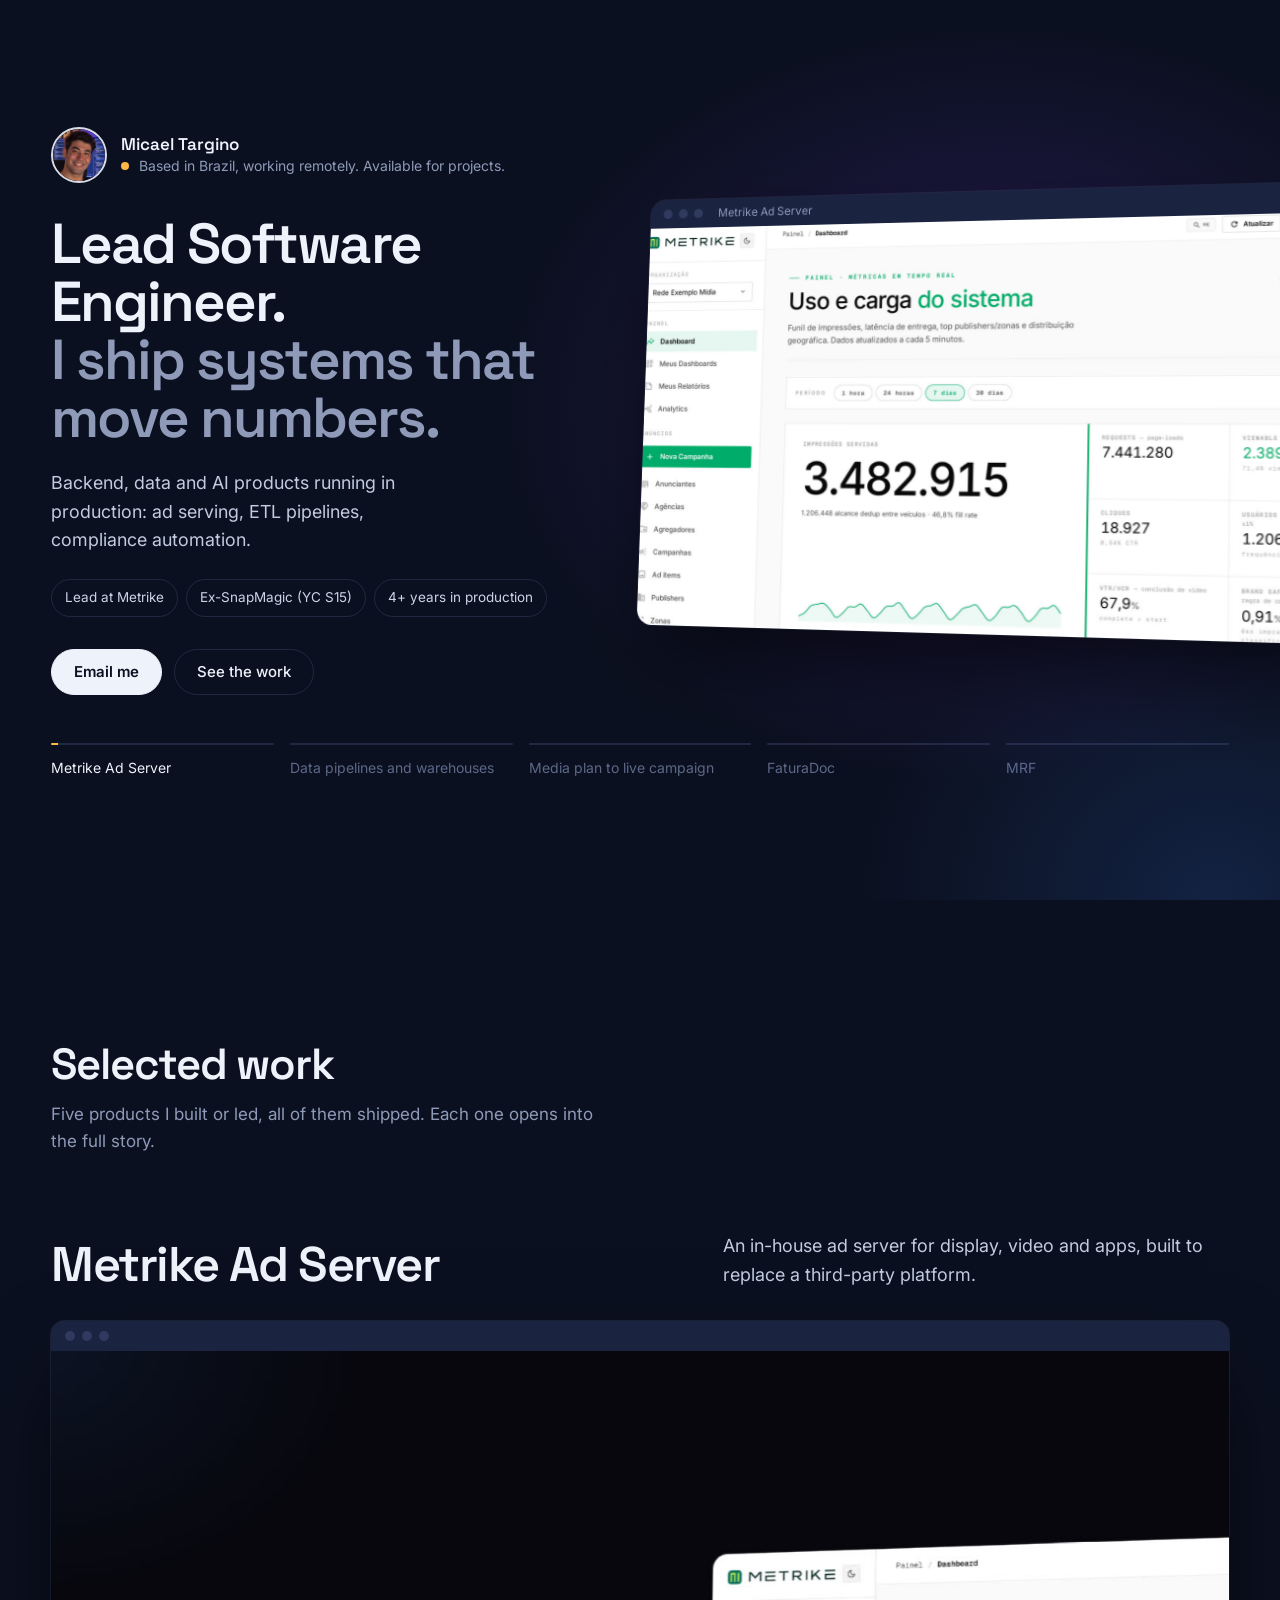
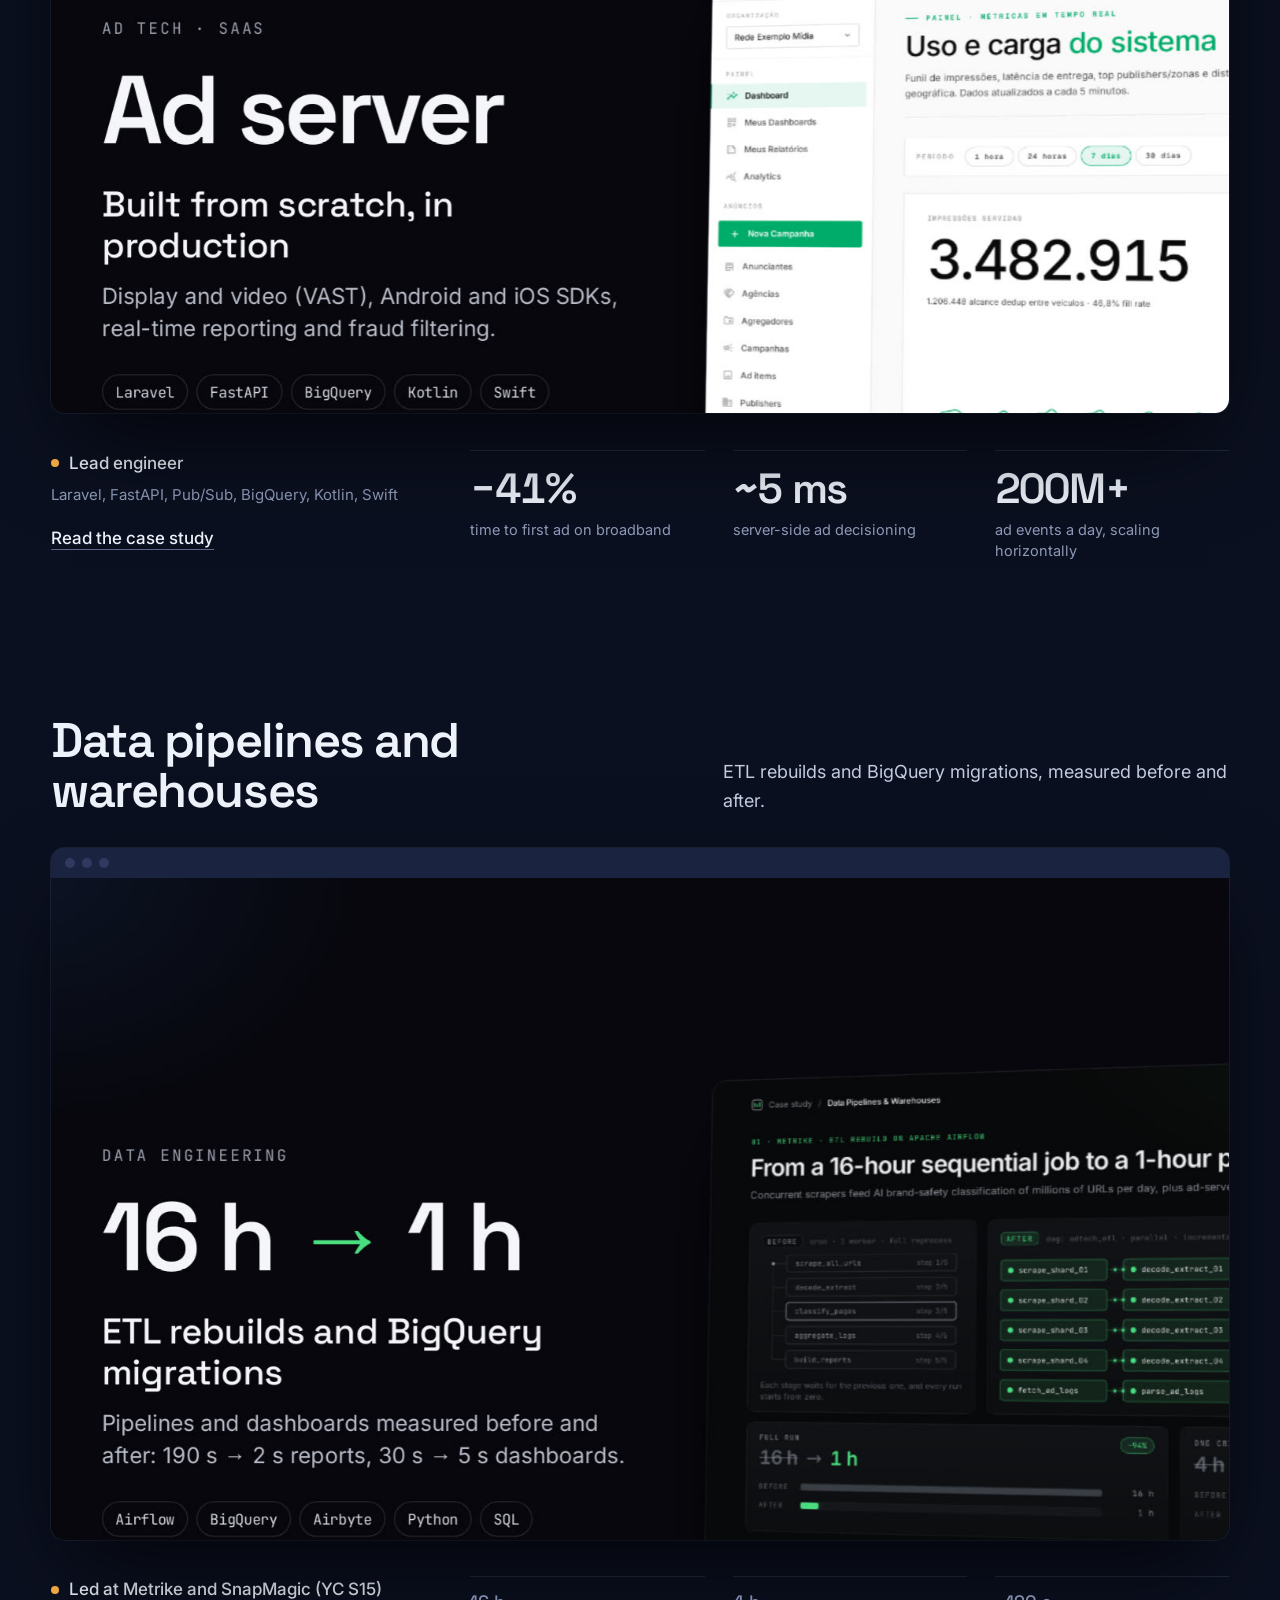
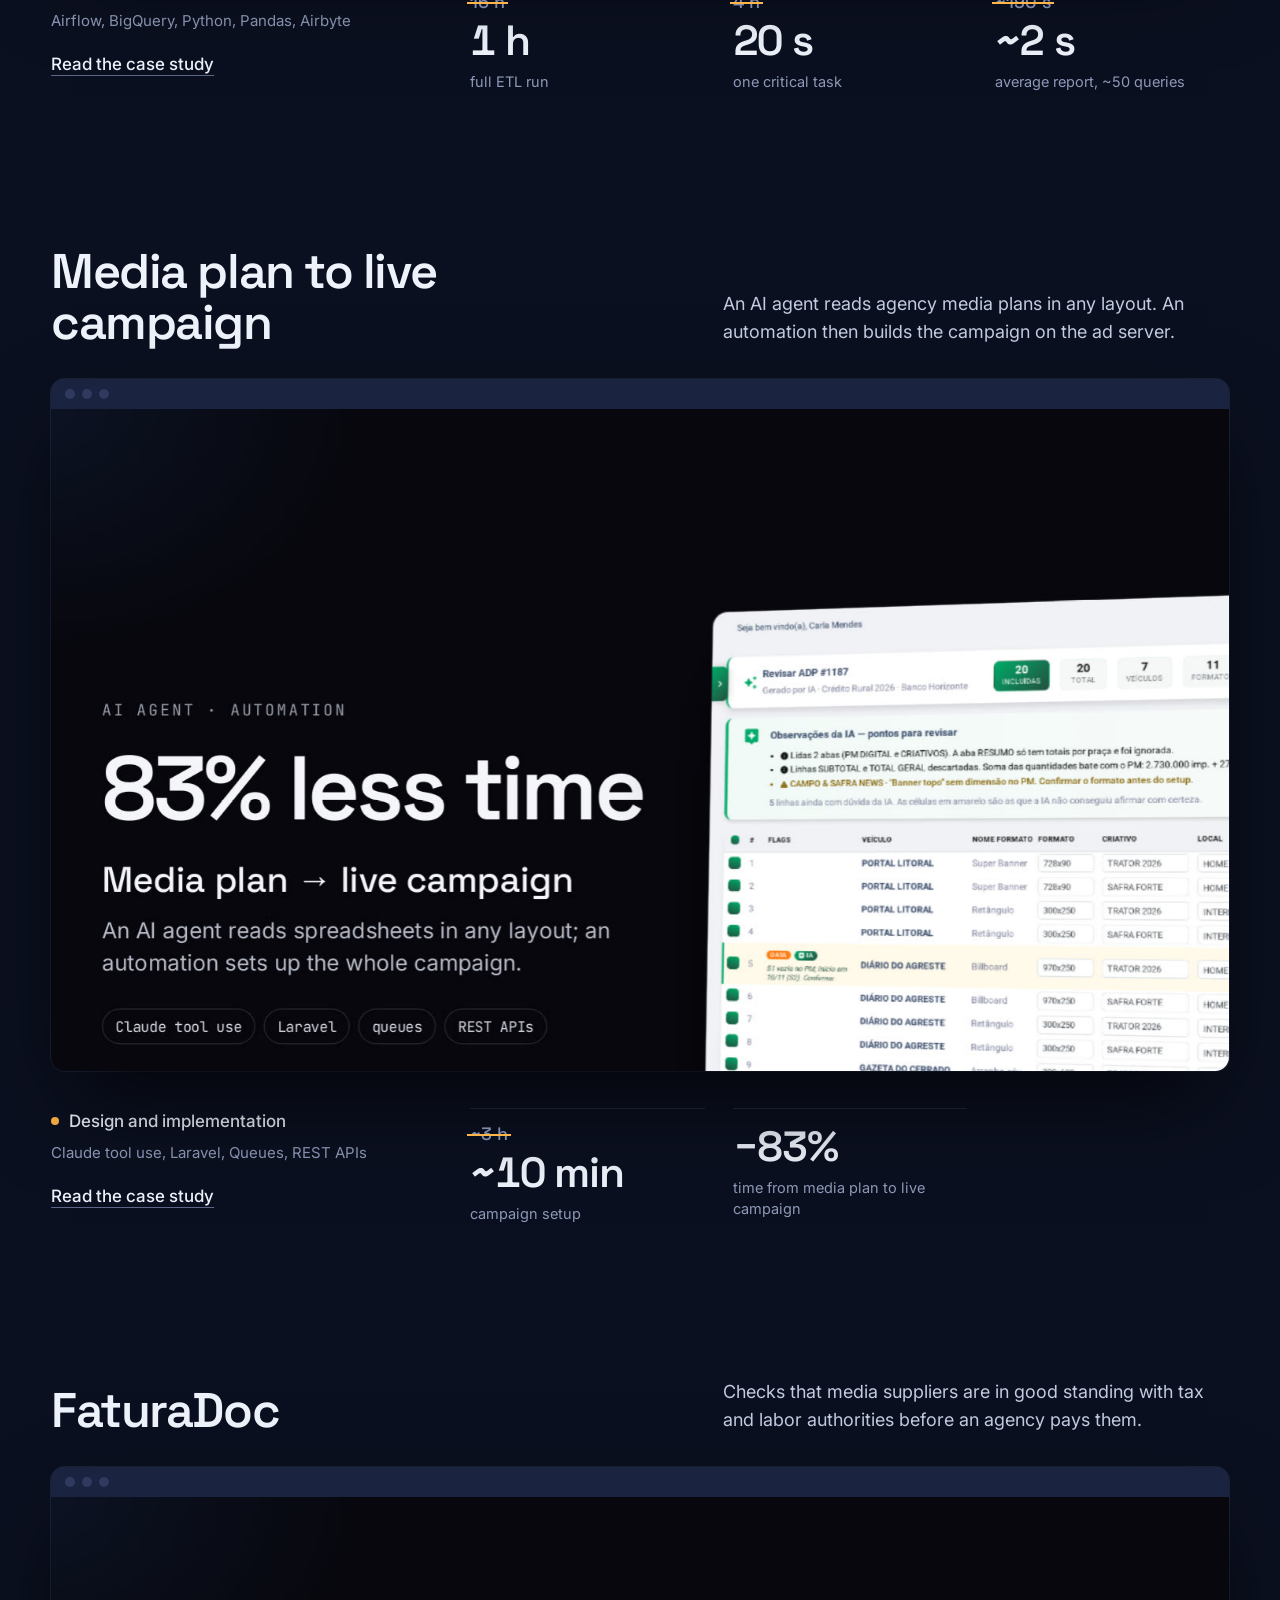
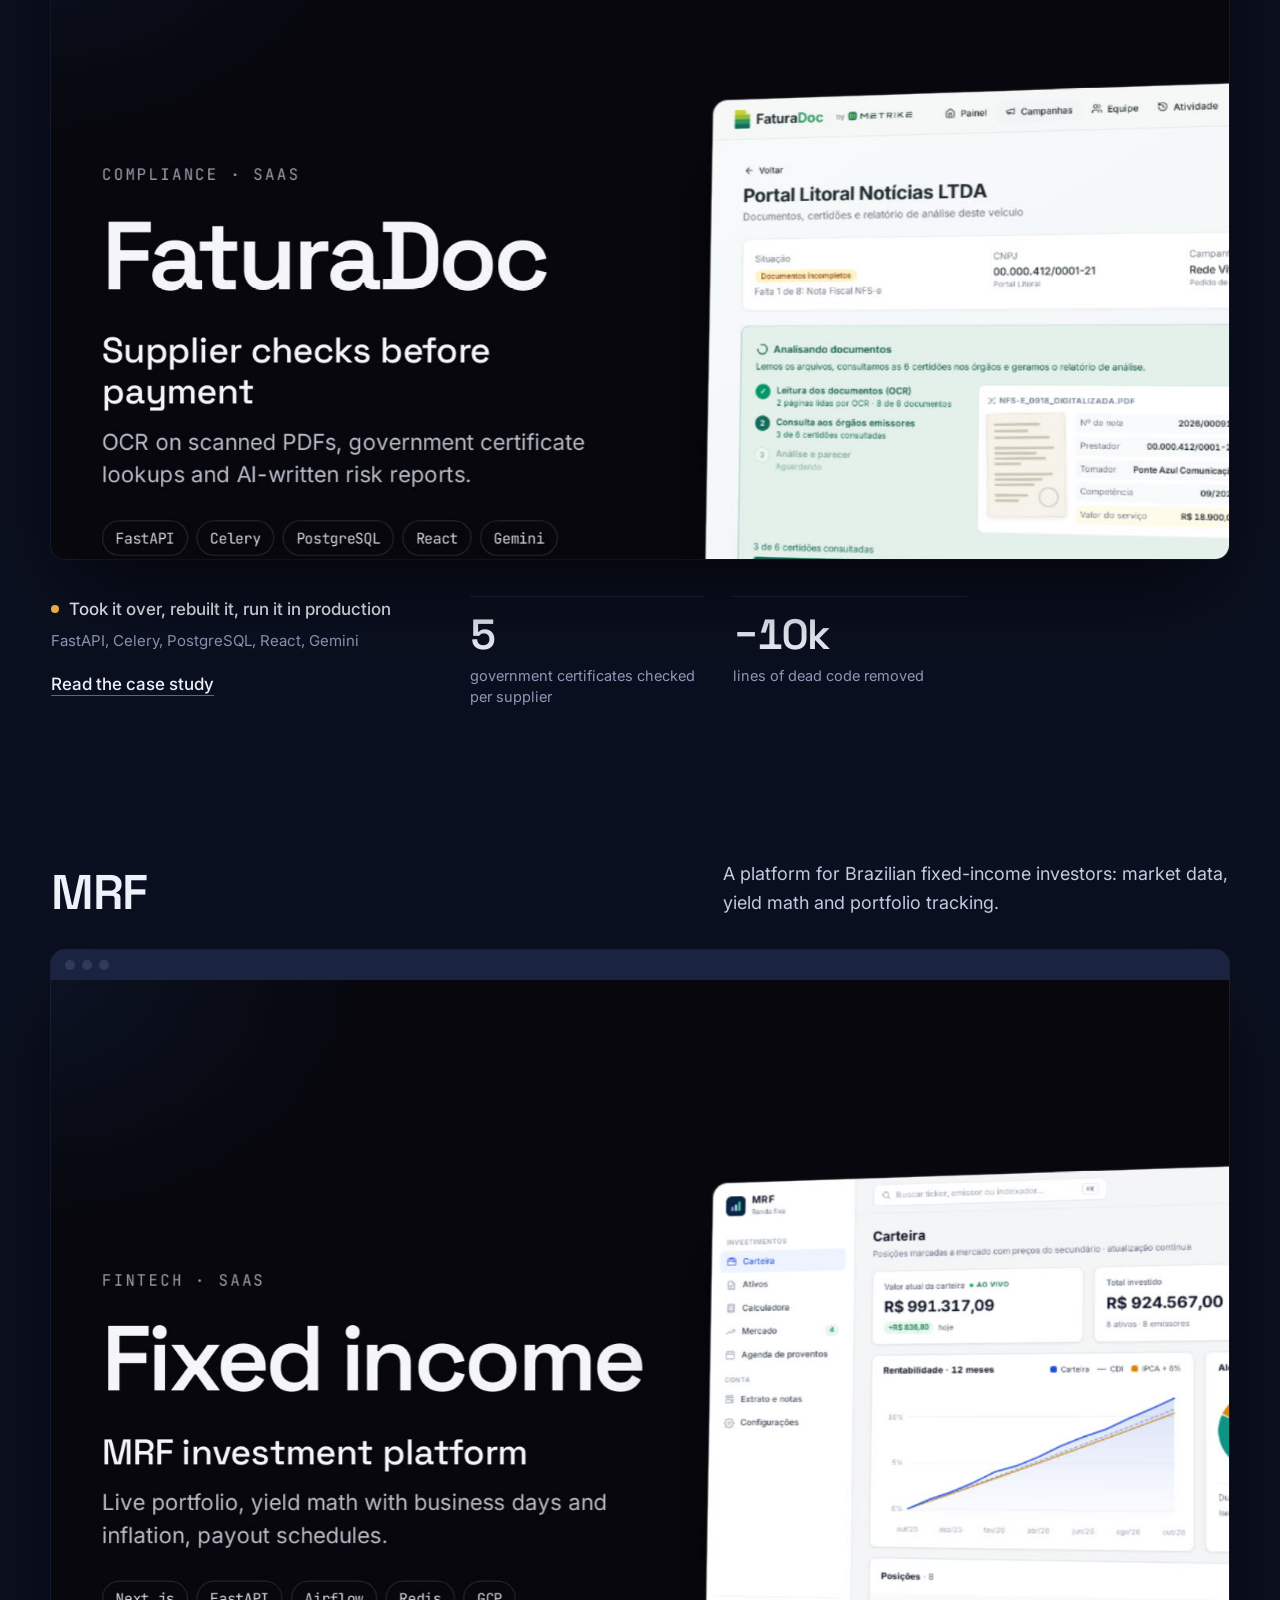
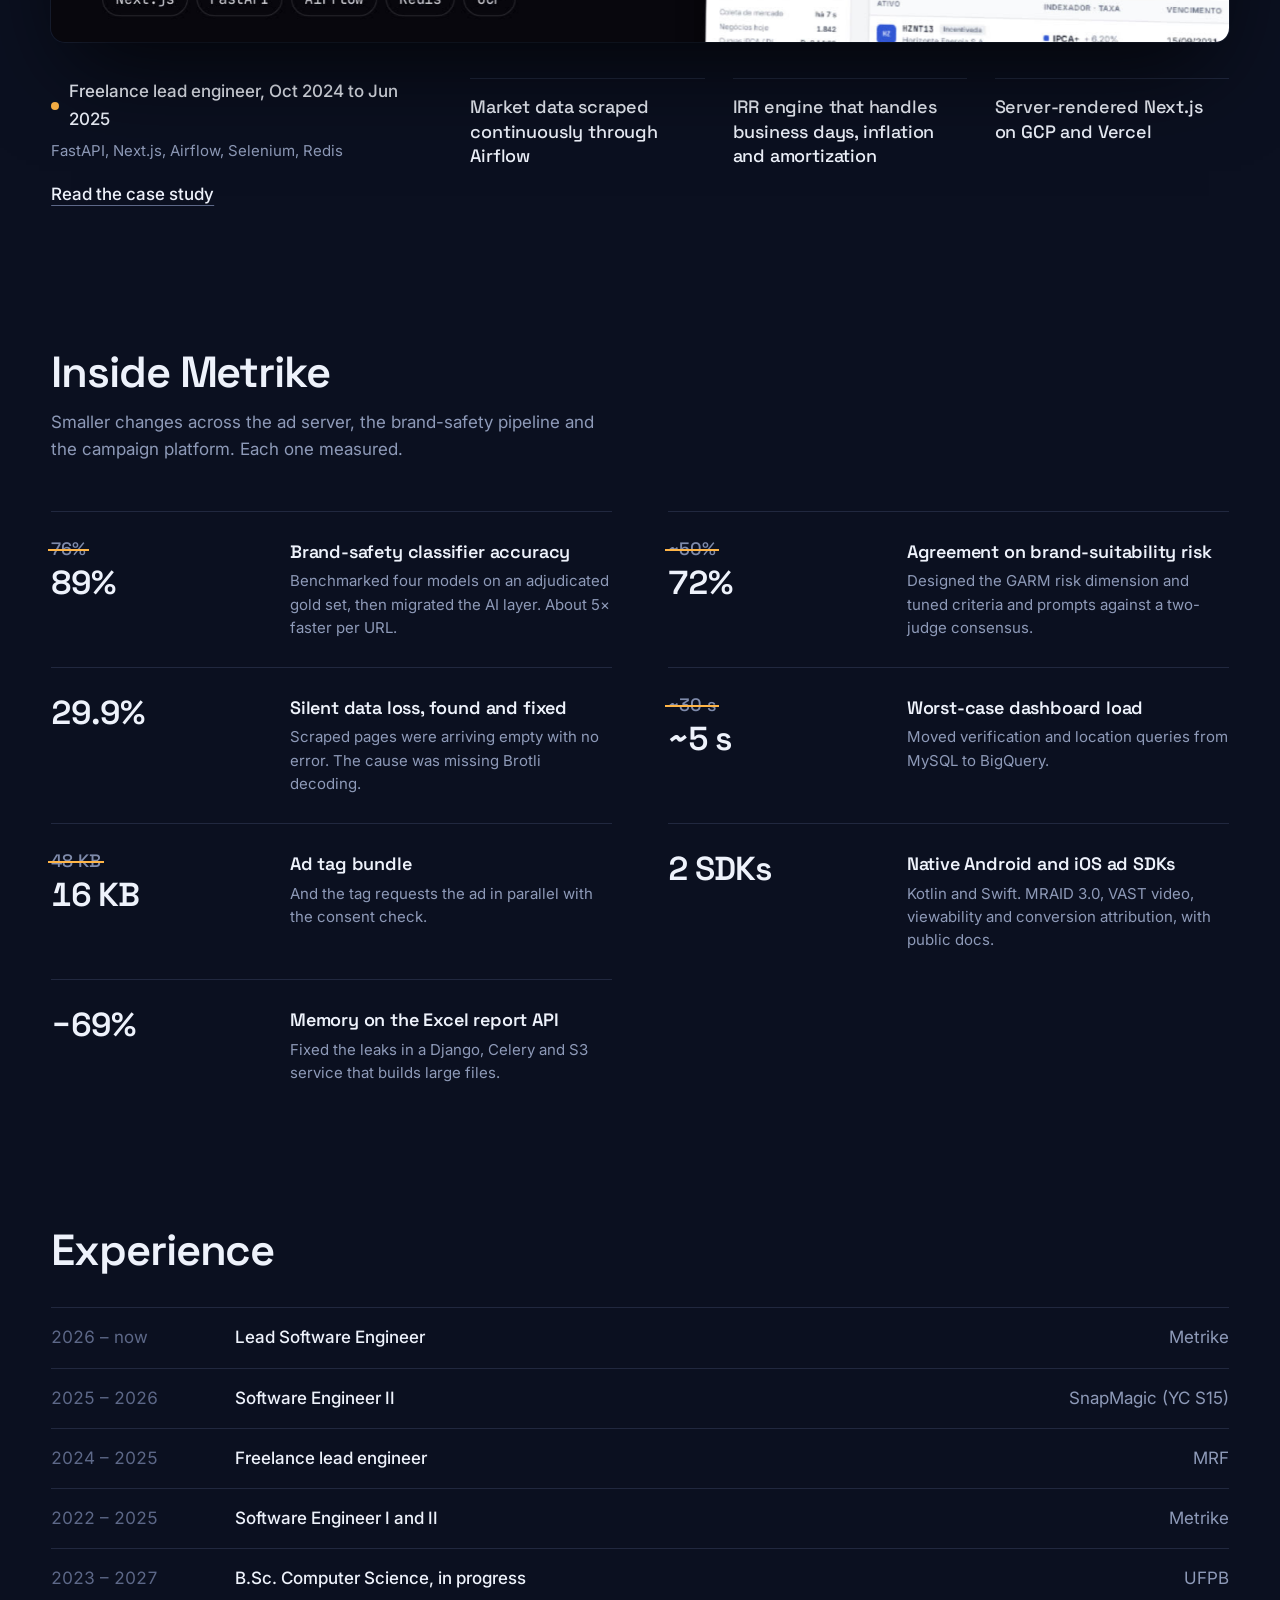
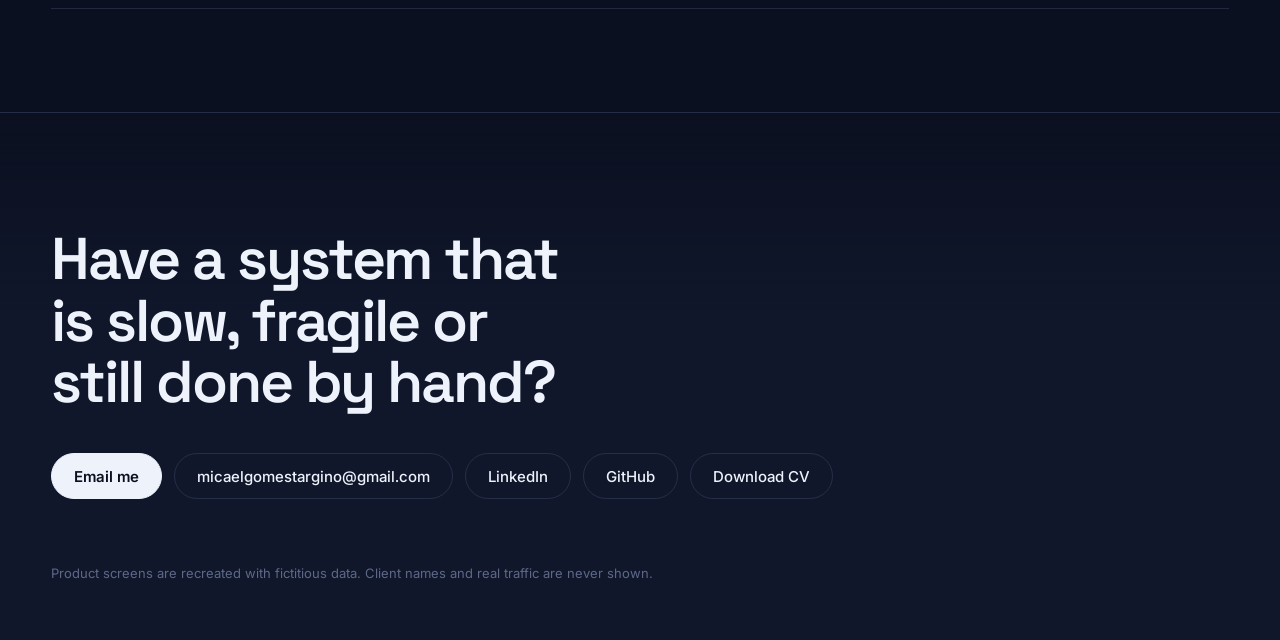
==== index.html @ 47297a23 "Publish portfolio site Co-Authored-By: Claude Opus 5.5 <noreply@anthropic.com>" ====
<!doctype html>
<html lang="en">
<head>
<meta charset="utf-8">
<meta name="viewport" content="width=device-width, initial-scale=1">
<title>Micael Targino, Lead Software Engineer</title>
<meta name="description" content="Backend, data and AI products running in production: ad serving, ETL pipelines, compliance automation.">
<meta property="og:title" content="Micael Targino, Lead Software Engineer">
<meta property="og:description" content="Backend, data and AI products running in production: ad serving, ETL pipelines, compliance automation.">
<meta name="theme-color" content="#0b1020">
<link rel="icon" href="favicon.svg" type="image/svg+xml">
<link rel="preconnect" href="https://fonts.googleapis.com">
<link rel="preconnect" href="https://fonts.gstatic.com" crossorigin>
<link href="https://fonts.googleapis.com/css2?family=Inter:wght@400;500;600&family=Space+Grotesk:wght@500;600;700&display=swap" rel="stylesheet">
<link rel="stylesheet" href="styles.css">
<script>document.documentElement.classList.add("js")</script>
</head>
<body>
<a class="skip" href="#work">Skip to the work</a>
<header class="hero">
  <div class="hero-glow" aria-hidden="true"></div>
  <div class="wrap hero-grid">
    <div class="hero-copy">
      <div class="who">
        <img class="avatar" src="photo.jpg" alt="Micael Targino" width="56" height="56">
        <div><p class="who-name">Micael Targino</p><p class="who-place"><span class="live" aria-hidden="true"></span>Based in Brazil, working remotely. Available for projects.</p></div>
      </div>
      <h1 class="headline"><span class="line"><span>Lead Software Engineer.</span></span><span class="line"><span>I ship systems that move numbers.</span></span></h1>
      <p class="intro">Backend, data and AI products running in production: ad serving, ETL pipelines, compliance automation.</p>
      <ul class="creds"><li>Lead at Metrike</li><li>Ex-SnapMagic (YC S15)</li><li>4+ years in production</li></ul>
      <div class="hero-actions">
        <a class="btn btn-primary" href="mailto:micaelgomestargino@gmail.com?subject=Project%20or%20role%20for%20Micael">Email me</a>
        <a class="btn" href="#work">See the work</a>
      </div>
    </div>
    <div class="hero-stage" aria-label="Product reel">
      <div class="hero-tilt">
        <div class="screen screen-hero">
          <div class="screen-bar"><i></i><i></i><i></i><span class="screen-title" data-reel-title>Metrike Ad Server</span></div>
          <div class="screen-stage" data-reel-stage>
            <img class="screen-poster" src="media/01-adserver/poster.jpg" alt="">
          </div>
        </div>
      </div>
    </div>
  </div>
  <div class="wrap">
    <ol class="reel-tabs" data-reel-tabs>
      <li><button type="button" data-reel-index="0" aria-pressed="true"><span class="reel-bar"><span></span></span><span class="reel-name">Metrike Ad Server</span></button></li><li><button type="button" data-reel-index="1" aria-pressed="false"><span class="reel-bar"><span></span></span><span class="reel-name">Data pipelines and warehouses</span></button></li><li><button type="button" data-reel-index="2" aria-pressed="false"><span class="reel-bar"><span></span></span><span class="reel-name">Media plan to live campaign</span></button></li><li><button type="button" data-reel-index="3" aria-pressed="false"><span class="reel-bar"><span></span></span><span class="reel-name">FaturaDoc</span></button></li><li><button type="button" data-reel-index="4" aria-pressed="false"><span class="reel-bar"><span></span></span><span class="reel-name">MRF</span></button></li>
    </ol>
  </div>
  <script type="application/json" id="reel-data">[{"name":"Metrike Ad Server","video":"media/01-adserver/reel.mp4","poster":"media/01-adserver/poster.jpg","shots":["media/01-adserver/00-cover.jpg","media/01-adserver/01-dashboard.jpg","media/01-adserver/02-campaign.jpg","media/01-adserver/03-campaign-geo.jpg","media/01-adserver/04-targeting.jpg","media/01-adserver/05-wizard-tag.jpg"]},{"name":"Data pipelines and warehouses","video":"media/05-data-pipelines/reel.mp4","poster":"media/05-data-pipelines/poster.jpg","shots":["media/05-data-pipelines/00-cover.jpg","media/05-data-pipelines/01-etl-rebuild.jpg","media/05-data-pipelines/02-warehouse-migration.jpg","media/05-data-pipelines/03-dashboard-queries.jpg","media/05-data-pipelines/04-summary.jpg"]},{"name":"Media plan to live campaign","video":"media/03-media-plan-agent/reel.mp4","poster":"media/03-media-plan-agent/poster.jpg","shots":["media/03-media-plan-agent/00-cover.jpg","media/03-media-plan-agent/01-upload-media-plan.jpg","media/03-media-plan-agent/02-agent-processing.jpg","media/03-media-plan-agent/03-review-adp.jpg","media/03-media-plan-agent/04-campaign-setup-done.jpg"]},{"name":"FaturaDoc","video":"media/02-faturadoc/reel.mp4","poster":"media/02-faturadoc/poster.jpg","shots":["media/02-faturadoc/00-cover.jpg","media/02-faturadoc/01-campaign-suppliers.jpg","media/02-faturadoc/02-upload-processing.jpg","media/02-faturadoc/03-supplier-documents.jpg","media/02-faturadoc/04-risk-report.jpg"]},{"name":"MRF","video":"media/04-mrf-fixed-income/reel.mp4","poster":"media/04-mrf-fixed-income/poster.jpg","shots":["media/04-mrf-fixed-income/00-cover.jpg","media/04-mrf-fixed-income/01-carteira.jpg","media/04-mrf-fixed-income/02-ativo-debenture.jpg","media/04-mrf-fixed-income/03-calculadora.jpg","media/04-mrf-fixed-income/04-mercado-sinais.jpg","media/04-mrf-fixed-income/05-agenda-proventos.jpg"]}]</script>
</header>

<main>
  <section class="section" id="work" aria-labelledby="work-title">
    <div class="wrap">
      <h2 class="section-title" id="work-title">Selected work</h2>
      <p class="section-sub">Five products I built or led, all of them shipped. Each one opens into the full story.</p>
    </div>
    <div class="wrap projects">
  <article class="project" id="01-adserver">
    <header class="project-head">
      <h3 class="project-name"><a href="case/01-adserver.html">Metrike Ad Server</a></h3>
      <p class="project-what">An in-house ad server for display, video and apps, built to replace a third-party platform.</p>
    </header>
    <a class="project-screen" href="case/01-adserver.html" aria-label="Read the Metrike Ad Server case study">
  <div class="screen screen-scroll" data-base="" data-screen='{&quot;video&quot;:&quot;media/01-adserver/reel.mp4&quot;,&quot;poster&quot;:&quot;media/01-adserver/poster.jpg&quot;,&quot;shots&quot;:[&quot;media/01-adserver/00-cover.jpg&quot;,&quot;media/01-adserver/01-dashboard.jpg&quot;,&quot;media/01-adserver/02-campaign.jpg&quot;,&quot;media/01-adserver/03-campaign-geo.jpg&quot;,&quot;media/01-adserver/04-targeting.jpg&quot;,&quot;media/01-adserver/05-wizard-tag.jpg&quot;]}'>
    <div class="screen-bar"><i></i><i></i><i></i></div>
    <div class="screen-stage">
      <img class="screen-poster" src="media/01-adserver/poster.jpg" alt="Metrike Ad Server screen" loading="lazy">
    </div>
  </div></a>
    <div class="project-foot">
      <div class="project-meta">
        <p class="project-role"><span class="live" aria-hidden="true"></span>Lead engineer</p>
        <p class="project-stack">Laravel, FastAPI, Pub/Sub, BigQuery, Kotlin, Swift</p>
        <a class="link" href="case/01-adserver.html">Read the case study</a>
      </div>
      <div class="stats">
  <div class="stat">
    
    <span class="stat-value" data-count>−41%</span>
    <span class="stat-label">time to first ad on broadband</span>
  </div>
  <div class="stat">
    
    <span class="stat-value" data-count>~5 ms</span>
    <span class="stat-label">server-side ad decisioning</span>
  </div>
  <div class="stat">
    
    <span class="stat-value" data-count>200M+</span>
    <span class="stat-label">ad events a day, scaling horizontally</span>
  </div></div>
    </div>
  </article>

  <article class="project" id="05-data-pipelines">
    <header class="project-head">
      <h3 class="project-name"><a href="case/05-data-pipelines.html">Data pipelines and warehouses</a></h3>
      <p class="project-what">ETL rebuilds and BigQuery migrations, measured before and after.</p>
    </header>
    <a class="project-screen" href="case/05-data-pipelines.html" aria-label="Read the Data pipelines and warehouses case study">
  <div class="screen screen-scroll" data-base="" data-screen='{&quot;video&quot;:&quot;media/05-data-pipelines/reel.mp4&quot;,&quot;poster&quot;:&quot;media/05-data-pipelines/poster.jpg&quot;,&quot;shots&quot;:[&quot;media/05-data-pipelines/00-cover.jpg&quot;,&quot;media/05-data-pipelines/01-etl-rebuild.jpg&quot;,&quot;media/05-data-pipelines/02-warehouse-migration.jpg&quot;,&quot;media/05-data-pipelines/03-dashboard-queries.jpg&quot;,&quot;media/05-data-pipelines/04-summary.jpg&quot;]}'>
    <div class="screen-bar"><i></i><i></i><i></i></div>
    <div class="screen-stage">
      <img class="screen-poster" src="media/05-data-pipelines/poster.jpg" alt="Data pipelines and warehouses screen" loading="lazy">
    </div>
  </div></a>
    <div class="project-foot">
      <div class="project-meta">
        <p class="project-role"><span class="live" aria-hidden="true"></span>Led at Metrike and SnapMagic (YC S15)</p>
        <p class="project-stack">Airflow, BigQuery, Python, Pandas, Airbyte</p>
        <a class="link" href="case/05-data-pipelines.html">Read the case study</a>
      </div>
      <div class="stats">
  <div class="stat">
    <s class="stat-from">16 h</s>
    <span class="stat-value" data-count>1 h</span>
    <span class="stat-label">full ETL run</span>
  </div>
  <div class="stat">
    <s class="stat-from">4 h</s>
    <span class="stat-value" data-count>20 s</span>
    <span class="stat-label">one critical task</span>
  </div>
  <div class="stat">
    <s class="stat-from">~190 s</s>
    <span class="stat-value" data-count>~2 s</span>
    <span class="stat-label">average report, ~50 queries</span>
  </div></div>
    </div>
  </article>

  <article class="project" id="03-media-plan-agent">
    <header class="project-head">
      <h3 class="project-name"><a href="case/03-media-plan-agent.html">Media plan to live campaign</a></h3>
      <p class="project-what">An AI agent reads agency media plans in any layout. An automation then builds the campaign on the ad server.</p>
    </header>
    <a class="project-screen" href="case/03-media-plan-agent.html" aria-label="Read the Media plan to live campaign case study">
  <div class="screen screen-scroll" data-base="" data-screen='{&quot;video&quot;:&quot;media/03-media-plan-agent/reel.mp4&quot;,&quot;poster&quot;:&quot;media/03-media-plan-agent/poster.jpg&quot;,&quot;shots&quot;:[&quot;media/03-media-plan-agent/00-cover.jpg&quot;,&quot;media/03-media-plan-agent/01-upload-media-plan.jpg&quot;,&quot;media/03-media-plan-agent/02-agent-processing.jpg&quot;,&quot;media/03-media-plan-agent/03-review-adp.jpg&quot;,&quot;media/03-media-plan-agent/04-campaign-setup-done.jpg&quot;]}'>
    <div class="screen-bar"><i></i><i></i><i></i></div>
    <div class="screen-stage">
      <img class="screen-poster" src="media/03-media-plan-agent/poster.jpg" alt="Media plan to live campaign screen" loading="lazy">
    </div>
  </div></a>
    <div class="project-foot">
      <div class="project-meta">
        <p class="project-role"><span class="live" aria-hidden="true"></span>Design and implementation</p>
        <p class="project-stack">Claude tool use, Laravel, Queues, REST APIs</p>
        <a class="link" href="case/03-media-plan-agent.html">Read the case study</a>
      </div>
      <div class="stats">
  <div class="stat">
    <s class="stat-from">~3 h</s>
    <span class="stat-value" data-count>~10 min</span>
    <span class="stat-label">campaign setup</span>
  </div>
  <div class="stat">
    
    <span class="stat-value" data-count>−83%</span>
    <span class="stat-label">time from media plan to live campaign</span>
  </div></div>
    </div>
  </article>

  <article class="project" id="02-faturadoc">
    <header class="project-head">
      <h3 class="project-name"><a href="case/02-faturadoc.html">FaturaDoc</a></h3>
      <p class="project-what">Checks that media suppliers are in good standing with tax and labor authorities before an agency pays them.</p>
    </header>
    <a class="project-screen" href="case/02-faturadoc.html" aria-label="Read the FaturaDoc case study">
  <div class="screen screen-scroll" data-base="" data-screen='{&quot;video&quot;:&quot;media/02-faturadoc/reel.mp4&quot;,&quot;poster&quot;:&quot;media/02-faturadoc/poster.jpg&quot;,&quot;shots&quot;:[&quot;media/02-faturadoc/00-cover.jpg&quot;,&quot;media/02-faturadoc/01-campaign-suppliers.jpg&quot;,&quot;media/02-faturadoc/02-upload-processing.jpg&quot;,&quot;media/02-faturadoc/03-supplier-documents.jpg&quot;,&quot;media/02-faturadoc/04-risk-report.jpg&quot;]}'>
    <div class="screen-bar"><i></i><i></i><i></i></div>
    <div class="screen-stage">
      <img class="screen-poster" src="media/02-faturadoc/poster.jpg" alt="FaturaDoc screen" loading="lazy">
    </div>
  </div></a>
    <div class="project-foot">
      <div class="project-meta">
        <p class="project-role"><span class="live" aria-hidden="true"></span>Took it over, rebuilt it, run it in production</p>
        <p class="project-stack">FastAPI, Celery, PostgreSQL, React, Gemini</p>
        <a class="link" href="case/02-faturadoc.html">Read the case study</a>
      </div>
      <div class="stats">
  <div class="stat">
    
    <span class="stat-value" data-count>5</span>
    <span class="stat-label">government certificates checked per supplier</span>
  </div>
  <div class="stat">
    
    <span class="stat-value" data-count>−10k</span>
    <span class="stat-label">lines of dead code removed</span>
  </div></div>
    </div>
  </article>

  <article class="project" id="04-mrf-fixed-income">
    <header class="project-head">
      <h3 class="project-name"><a href="case/04-mrf-fixed-income.html">MRF</a></h3>
      <p class="project-what">A platform for Brazilian fixed-income investors: market data, yield math and portfolio tracking.</p>
    </header>
    <a class="project-screen" href="case/04-mrf-fixed-income.html" aria-label="Read the MRF case study">
  <div class="screen screen-scroll" data-base="" data-screen='{&quot;video&quot;:&quot;media/04-mrf-fixed-income/reel.mp4&quot;,&quot;poster&quot;:&quot;media/04-mrf-fixed-income/poster.jpg&quot;,&quot;shots&quot;:[&quot;media/04-mrf-fixed-income/00-cover.jpg&quot;,&quot;media/04-mrf-fixed-income/01-carteira.jpg&quot;,&quot;media/04-mrf-fixed-income/02-ativo-debenture.jpg&quot;,&quot;media/04-mrf-fixed-income/03-calculadora.jpg&quot;,&quot;media/04-mrf-fixed-income/04-mercado-sinais.jpg&quot;,&quot;media/04-mrf-fixed-income/05-agenda-proventos.jpg&quot;]}'>
    <div class="screen-bar"><i></i><i></i><i></i></div>
    <div class="screen-stage">
      <img class="screen-poster" src="media/04-mrf-fixed-income/poster.jpg" alt="MRF screen" loading="lazy">
    </div>
  </div></a>
    <div class="project-foot">
      <div class="project-meta">
        <p class="project-role"><span class="live" aria-hidden="true"></span>Freelance lead engineer, Oct 2024 to Jun 2025</p>
        <p class="project-stack">FastAPI, Next.js, Airflow, Selenium, Redis</p>
        <a class="link" href="case/04-mrf-fixed-income.html">Read the case study</a>
      </div>
      <ul class="highlights"><li>Market data scraped continuously through Airflow</li><li>IRR engine that handles business days, inflation and amortization</li><li>Server-rendered Next.js on GCP and Vercel</li></ul>
    </div>
  </article></div>
  </section>

  <section class="section" id="metrike" aria-labelledby="wins-title">
    <div class="wrap">
      <h2 class="section-title" id="wins-title">Inside Metrike</h2>
      <p class="section-sub">Smaller changes across the ad server, the brand-safety pipeline and the campaign platform. Each one measured.</p>
      <ul class="wins">
    <li class="win">
      <div class="win-num"><s class="stat-from">76%</s><span class="stat-value" data-count>91%</span></div>
      <div class="win-text"><h3>Brand-safety classifier accuracy</h3><p>Benchmarked four models on an adjudicated gold set, then migrated the AI layer. About 5× faster per URL.</p></div>
    </li>
    <li class="win">
      <div class="win-num"><s class="stat-from">~50%</s><span class="stat-value" data-count>74%</span></div>
      <div class="win-text"><h3>Agreement on brand-suitability risk</h3><p>Designed the GARM risk dimension and tuned criteria and prompts against a two-judge consensus.</p></div>
    </li>
    <li class="win">
      <div class="win-num"><span class="stat-value" data-count>30.6%</span></div>
      <div class="win-text"><h3>Silent data loss, found and fixed</h3><p>Scraped pages were arriving empty with no error. The cause was missing Brotli decoding.</p></div>
    </li>
    <li class="win">
      <div class="win-num"><s class="stat-from">~30 s</s><span class="stat-value" data-count>~5 s</span></div>
      <div class="win-text"><h3>Worst-case dashboard load</h3><p>Moved verification and location queries from MySQL to BigQuery.</p></div>
    </li>
    <li class="win">
      <div class="win-num"><s class="stat-from">48 KB</s><span class="stat-value" data-count>17 KB</span></div>
      <div class="win-text"><h3>Ad tag bundle</h3><p>And the tag requests the ad in parallel with the consent check.</p></div>
    </li>
    <li class="win">
      <div class="win-num"><span class="stat-value" data-count>2 SDKs</span></div>
      <div class="win-text"><h3>Native Android and iOS ad SDKs</h3><p>Kotlin and Swift. MRAID 3.0, VAST video, viewability and conversion attribution, with public docs.</p></div>
    </li>
    <li class="win">
      <div class="win-num"><span class="stat-value" data-count>−75%</span></div>
      <div class="win-text"><h3>Memory on the Excel report API</h3><p>Fixed the leaks in a Django, Celery and S3 service that builds large files.</p></div>
    </li></ul>
    </div>
  </section>

  <section class="section section-tight" aria-labelledby="exp-title">
    <div class="wrap">
      <h2 class="section-title" id="exp-title">Experience</h2>
      <ul class="exp">
    <li><span class="exp-when">2026 – now</span><span class="exp-what">Lead Software Engineer</span><span class="exp-where">Metrike</span></li>
    <li><span class="exp-when">2025 – 2026</span><span class="exp-what">Software Engineer II</span><span class="exp-where">SnapMagic (YC S15)</span></li>
    <li><span class="exp-when">2024 – 2025</span><span class="exp-what">Freelance lead engineer</span><span class="exp-where">MRF</span></li>
    <li><span class="exp-when">2022 – 2025</span><span class="exp-what">Software Engineer I and II</span><span class="exp-where">Metrike</span></li>
    <li><span class="exp-when">2023 – 2027</span><span class="exp-what">B.Sc. Computer Science, in progress</span><span class="exp-where">UFPB</span></li></ul>
    </div>
  </section>
</main>

<footer class="contact" id="contact">
  <div class="wrap">
    <h2 class="contact-line">Have a system that is slow, fragile or still done by hand?</h2>
    <div class="contact-actions">
      <a class="btn btn-primary" href="mailto:micaelgomestargino@gmail.com?subject=Project%20or%20role%20for%20Micael">Email me</a>
      <button class="btn btn-copy" type="button" data-copy="micaelgomestargino@gmail.com"><span data-copy-label>micaelgomestargino@gmail.com</span></button>
      <a class="btn" href="https://linkedin.com/in/micaeltargino" target="_blank" rel="noopener">LinkedIn</a>
      <a class="btn" href="https://github.com/MicaelTargino" target="_blank" rel="noopener">GitHub</a>
      <a class="btn" href="Micael-Targino-CV.pdf" download>Download CV</a>
    </div>
    <p class="fineprint">Product screens are recreated with fictitious data. Client names and real traffic are never shown.</p>
  </div>
</footer>
<script src="main.js" defer></script>
</body>
</html>
---- styles.css ----
/* Palette: a dark screening room where the product footage supplies the color.
   Amber is the "on air" tally light: it marks what runs in production and what has focus. */
:root {
  --ink: #0b1020;
  --ink-2: #10172b;
  --panel: #151d35;
  --line: rgba(150, 170, 220, 0.16);
  --text: #eef2fb;
  --muted: #8e9ab8;
  --dim: #5d6888;
  --tally: #ffb547;
  --violet: #7c3aed;
  --blue: #3b82f6;

  --display: "Space Grotesk", system-ui, sans-serif;
  --body: Inter, system-ui, sans-serif;
  --gutter: clamp(16px, 4vw, 56px);
  --max: 1240px;
  --ease: cubic-bezier(0.2, 0.7, 0.1, 1);
}

*, *::before, *::after { box-sizing: border-box; }
html { -webkit-text-size-adjust: 100%; scroll-behavior: smooth; }
body {
  margin: 0;
  background: var(--ink);
  color: var(--text);
  font: 400 17px/1.6 var(--body);
  -webkit-font-smoothing: antialiased;
  overflow-x: hidden;
}
img, video { display: block; max-width: 100%; }
a { color: inherit; }
h1, h2, h3, p, ul, ol, figure { margin: 0; }
ul, ol { padding: 0; list-style: none; }
s { text-decoration: none; }
:focus-visible { outline: 2px solid var(--tally); outline-offset: 3px; border-radius: 4px; }

.wrap { width: 100%; max-width: calc(var(--max) + 2 * var(--gutter)); margin: 0 auto; padding: 0 var(--gutter); }
.skip { position: absolute; left: -9999px; }
.skip:focus { left: 16px; top: 16px; z-index: 10; background: var(--text); color: var(--ink); padding: 8px 12px; border-radius: 6px; }

/* ---------- shared bits ---------- */
.live {
  display: inline-block; width: 8px; height: 8px; border-radius: 50%;
  background: var(--tally); box-shadow: 0 0 0 0 rgba(255, 181, 71, 0.6);
  margin-right: 10px; vertical-align: 1px; flex: none;
  animation: tally 2.4s ease-out infinite;
}
@keyframes tally { 0% { box-shadow: 0 0 0 0 rgba(255, 181, 71, 0.55); } 70%, 100% { box-shadow: 0 0 0 9px rgba(255, 181, 71, 0); } }

.btn {
  display: inline-flex; align-items: center; justify-content: center;
  min-height: 46px; padding: 0 22px; border-radius: 999px;
  border: 1px solid var(--line); color: var(--text); text-decoration: none;
  font: 500 15px/1 var(--body); white-space: nowrap;
  transition: border-color .2s, background-color .2s, transform .2s var(--ease);
}
.btn:hover { border-color: rgba(238, 242, 251, 0.5); }
.btn:active { transform: scale(0.97); }
.btn-primary { background: var(--text); color: var(--ink); border-color: var(--text); font-weight: 600; }
.btn-primary:hover { background: #fff; }
.btn-copy { background: none; cursor: pointer; font-variant-numeric: tabular-nums; }
.btn-copy[data-copied] { border-color: var(--tally); color: var(--tally); }

.link { color: var(--text); text-decoration: underline; text-decoration-color: var(--dim); text-underline-offset: 5px; font-weight: 500; transition: text-decoration-color .2s; }
.link:hover { text-decoration-color: var(--tally); }

.avatar { width: 56px; height: 56px; border-radius: 50%; object-fit: cover; border: 2px solid rgba(238, 242, 251, 0.9); flex: none; }
.avatar-mono { display: grid; place-items: center; background: linear-gradient(135deg, #263156, #151d35); font: 600 18px/1 var(--display); letter-spacing: .02em; color: var(--text); }

/* ---------- screen: a product window that plays a reel ---------- */
.screen {
  position: relative; border-radius: 14px; overflow: hidden;
  background: var(--panel);
  box-shadow: 0 1px 0 rgba(255, 255, 255, 0.06) inset, 0 40px 90px -20px rgba(0, 0, 0, 0.75), 0 0 0 1px rgba(150, 170, 220, 0.12);
}
.screen-bar { display: flex; align-items: center; gap: 7px; height: 30px; padding: 0 14px; background: #1a2340; }
.screen-bar i { width: 10px; height: 10px; border-radius: 50%; background: #2f3a5e; }
.screen-title { margin-left: 10px; font-size: 12px; color: var(--muted); white-space: nowrap; overflow: hidden; text-overflow: ellipsis; }
.screen-stage { position: relative; aspect-ratio: 16 / 9; background: #0f1528; overflow: hidden; }
.screen-stage > img, .screen-stage > video { position: absolute; inset: 0; width: 100%; height: 100%; object-fit: cover; object-position: top center; }
.screen-stage > .layer { transition: opacity .7s ease; }
.screen-stage > .layer.out { opacity: 0; }
.screen-stage > img.kb { animation: kenburns 9s ease-out both; transform-origin: 30% 20%; }
@keyframes kenburns { from { transform: scale(1.0); } to { transform: scale(1.07); } }
.screen-empty { position: absolute; inset: 0; display: grid; place-items: center; color: var(--dim); font: 500 18px var(--display); }

/* ---------- hero ---------- */
.hero { position: relative; min-height: 100svh; display: flex; flex-direction: column; justify-content: center; padding: 40px 0 28px; overflow: hidden; }
.hero-glow {
  position: absolute; inset: 0; pointer-events: none;
  background:
    radial-gradient(55% 60% at 78% 45%, rgba(124, 58, 237, 0.26), transparent 70%),
    radial-gradient(40% 50% at 95% 100%, rgba(59, 130, 246, 0.16), transparent 70%);
}
.hero-grid { position: relative; display: grid; grid-template-columns: minmax(0, 11fr) minmax(0, 13fr); gap: clamp(32px, 4vw, 64px); align-items: center; }

.who { display: flex; align-items: center; gap: 14px; margin-bottom: 32px; }
.who-name { font: 600 17px/1.3 var(--display); }
.who-place { font-size: 14px; color: var(--muted); }

.headline { font: 600 clamp(38px, 4.4vw, 64px)/1.03 var(--display); letter-spacing: -0.035em; text-wrap: balance; }
.headline .line { display: block; overflow: hidden; padding-bottom: 0.08em; margin-bottom: -0.08em; }
.headline .line > span { display: inline-block; }
.headline .line + .line > span { color: var(--muted); }

.intro { margin-top: 22px; max-width: 34ch; font-size: clamp(17px, 1.4vw, 19px); color: #c3cbe0; }
.creds { display: flex; flex-wrap: wrap; gap: 8px; margin-top: 24px; }
.creds li { font-size: 13.5px; padding: 7px 13px; border: 1px solid var(--line); border-radius: 999px; color: #cdd4e6; }
.hero-actions { display: flex; flex-wrap: wrap; gap: 12px; margin-top: 32px; }

.hero-stage { perspective: 1800px; margin-right: calc(-1 * var(--gutter) - 6vw); }
.hero-tilt { transform: rotateY(-13deg) rotateX(5deg) translateZ(0); transform-style: preserve-3d; transition: transform .8s var(--ease); }
.screen-hero { border-radius: 16px; }

.reel-tabs { display: grid; grid-template-columns: repeat(5, minmax(0, 1fr)); gap: 16px; margin-top: 44px; }
.reel-tabs button {
  all: unset; box-sizing: border-box; display: block; width: 100%; cursor: pointer; padding: 4px 0 6px;
  color: var(--dim); font-size: 14px; transition: color .25s;
}
.reel-tabs button:hover, .reel-tabs button[aria-pressed="true"] { color: var(--text); }
.reel-tabs button:focus-visible { outline: 2px solid var(--tally); outline-offset: 4px; }
.reel-bar { display: block; height: 2px; background: var(--line); border-radius: 2px; overflow: hidden; margin-bottom: 12px; }
.reel-bar > span { display: block; height: 100%; width: 0; background: var(--text); }
.reel-tabs button[aria-pressed="true"] .reel-bar > span { background: var(--tally); }
.reel-name { display: block; white-space: nowrap; overflow: hidden; text-overflow: ellipsis; }

/* the one orchestrated moment: page load */
.js .headline .line > span { transform: translateY(105%); }
.js .who, .js .intro, .js .creds, .js .hero-actions, .js .reel-tabs { opacity: 0; transform: translateY(14px); }
.js .hero-tilt { opacity: 0; transform: rotateY(-38deg) rotateX(8deg) translateX(14%) scale(0.92); }
.ready .headline .line > span { transform: none; transition: transform 1s var(--ease); }
.ready .headline .line:nth-child(2) > span { transition-delay: .12s; }
.ready .who, .ready .intro, .ready .creds, .ready .hero-actions, .ready .reel-tabs { opacity: 1; transform: none; transition: opacity .8s ease, transform .8s var(--ease); }
.ready .who { transition-delay: 0s; }
.ready .intro { transition-delay: .35s; }
.ready .creds { transition-delay: .45s; }
.ready .hero-actions { transition-delay: .55s; }
.ready .reel-tabs { transition-delay: 1s; }
.ready .hero-tilt { opacity: 1; transform: rotateY(-13deg) rotateX(5deg); transition: transform 1.6s var(--ease) .25s, opacity 1s ease .25s; }
.ready.settled .hero-tilt { transition: transform .8s var(--ease); transform: rotateY(calc(-13deg + var(--rx, 0deg))) rotateX(calc(5deg + var(--ry, 0deg))); }

/* ---------- sections ---------- */
.section { padding: clamp(80px, 11vw, 150px) 0 0; }
.section-tight { padding-top: clamp(72px, 9vw, 120px); }
.section-title { font: 600 clamp(30px, 3.4vw, 44px)/1.1 var(--display); letter-spacing: -0.025em; }
.section-sub { margin-top: 12px; max-width: 52ch; color: var(--muted); }

/* ---------- projects ---------- */
.projects { display: grid; gap: clamp(96px, 12vw, 168px); margin-top: clamp(48px, 6vw, 80px); }
.project-head { display: grid; grid-template-columns: minmax(0, 5fr) minmax(0, 6fr); gap: 32px; align-items: end; margin-bottom: 32px; }
.project-name { font: 600 clamp(30px, 3.8vw, 52px)/1.04 var(--display); letter-spacing: -0.03em; }
.project-name a { text-decoration: none; }
.project-name a:hover { color: #fff; }
.project-what { color: #c3cbe0; font-size: 18px; max-width: 46ch; justify-self: end; }
.project-screen { display: block; text-decoration: none; border-radius: 16px; }
.screen-scroll { transform: scale(var(--s, 1)); transform-origin: 50% 0; will-change: transform; }
.project-screen .screen { transition: box-shadow .4s; }
.project-screen:hover .screen { box-shadow: 0 1px 0 rgba(255, 255, 255, 0.06) inset, 0 50px 110px -20px rgba(0, 0, 0, 0.85), 0 0 0 1px rgba(255, 181, 71, 0.35); }

.project-foot { display: grid; grid-template-columns: minmax(0, 4fr) minmax(0, 8fr); gap: 40px; margin-top: 36px; align-items: start; }
.project-role { display: flex; align-items: center; font-weight: 500; }
.project-stack { margin-top: 6px; color: var(--muted); font-size: 15px; }
.project-meta .link { display: inline-block; margin-top: 18px; }

.stats { display: grid; grid-template-columns: repeat(3, minmax(0, 1fr)); gap: 28px; }
.stat { display: flex; flex-direction: column; border-top: 1px solid var(--line); padding-top: 16px; }
.stat-from { font: 500 18px/1 var(--display); color: #7f8bab; position: relative; align-self: flex-start; margin-bottom: 8px; }
.stat-from::after { content: ""; position: absolute; left: -3px; right: -3px; top: 50%; height: 2px; background: var(--tally); transform-origin: left; }
.stat-value { font: 600 clamp(32px, 3.3vw, 46px)/1 var(--display); letter-spacing: -0.03em; font-variant-numeric: tabular-nums; white-space: nowrap; }
.stat-label { margin-top: 10px; font-size: 14.5px; line-height: 1.45; color: var(--muted); }
.js .stat-from::after { transform: scaleX(0); transition: transform .7s var(--ease) .2s; }
.js .in .stat-from::after { transform: scaleX(1); }

.highlights { display: grid; grid-template-columns: repeat(3, minmax(0, 1fr)); gap: 28px; }
.highlights li { border-top: 1px solid var(--line); padding-top: 16px; font: 500 18px/1.35 var(--display); letter-spacing: -0.01em; }

/* ---------- inside Metrike ---------- */
.wins { margin-top: 48px; display: grid; grid-template-columns: repeat(2, minmax(0, 1fr)); column-gap: 56px; }
.win { display: grid; grid-template-columns: minmax(150px, 2fr) minmax(0, 3fr); gap: 24px; padding: 28px 0; border-top: 1px solid var(--line); }
.win-num { display: flex; flex-direction: column; }
.win-num .stat-value { font-size: clamp(28px, 2.6vw, 36px); }
.win-text h3 { font: 600 18px/1.3 var(--display); letter-spacing: -0.01em; }
.win-text p { margin-top: 6px; font-size: 15px; line-height: 1.55; color: var(--muted); }

/* ---------- experience ---------- */
.exp { margin-top: 32px; }
.exp li { display: grid; grid-template-columns: 160px minmax(0, 1fr) auto; gap: 24px; padding: 16px 0; border-top: 1px solid var(--line); }
.exp li:last-child { border-bottom: 1px solid var(--line); }
.exp-when { color: var(--dim); font-variant-numeric: tabular-nums; }
.exp-what { font-weight: 500; }
.exp-where { color: var(--muted); text-align: right; }

/* ---------- contact ---------- */
.contact { margin-top: clamp(64px, 8vw, 112px); padding: clamp(72px, 9vw, 120px) 0 56px; background: linear-gradient(180deg, transparent, var(--ink-2) 40%); border-top: 1px solid var(--line); }
.contact-line { font: 600 clamp(32px, 4.6vw, 64px)/1.05 var(--display); letter-spacing: -0.035em; max-width: 18ch; text-wrap: balance; }
.contact-actions { display: flex; flex-wrap: wrap; gap: 12px; margin-top: 40px; }
.fineprint { margin-top: 64px; font-size: 13px; color: var(--dim); }

/* ---------- case pages ---------- */
.case-nav { display: flex; justify-content: space-between; align-items: center; padding-top: 24px; padding-bottom: 24px; }
.who-mini { display: flex; align-items: center; gap: 10px; text-decoration: none; font: 500 15px var(--display); }
.who-mini .avatar { width: 36px; height: 36px; font-size: 13px; border-width: 1.5px; }
.case-hero { padding-top: clamp(32px, 6vw, 72px); }
.case-title { font: 600 clamp(34px, 5vw, 64px)/1.04 var(--display); letter-spacing: -0.035em; max-width: 22ch; text-wrap: balance; }
.case-role { display: flex; align-items: center; margin-top: 18px; color: #c3cbe0; }
.case-screen { margin-top: 48px; }
.stats-wide { margin-top: 40px; }
.case-body { padding-top: clamp(56px, 8vw, 96px); }
.prose { max-width: 68ch; }
.prose h2 { font: 600 clamp(22px, 2.2vw, 28px)/1.2 var(--display); letter-spacing: -0.02em; margin: 56px 0 16px; }
.prose h2:first-child { margin-top: 0; }
.prose p { color: #c9d0e3; margin-top: 14px; }
.prose ul { margin-top: 14px; display: grid; gap: 12px; }
.prose li { position: relative; padding-left: 22px; color: #c9d0e3; }
.prose li::before { content: ""; position: absolute; left: 0; top: .78em; width: 10px; height: 2px; background: var(--tally); }
.prose strong { color: var(--text); font-weight: 600; }
.gallery { margin-top: 96px; display: grid; grid-template-columns: repeat(2, minmax(0, 1fr)); gap: 24px; }
.gallery figure { border-radius: 12px; overflow: hidden; box-shadow: 0 0 0 1px var(--line), 0 30px 60px -20px rgba(0, 0, 0, .7); }
.gallery img { width: 100%; height: auto; }
.next { display: block; margin-top: 120px; padding: 40px 0; border-top: 1px solid var(--line); text-decoration: none; }
.next-label { display: block; color: var(--muted); font-size: 15px; }
.next-name { display: block; margin-top: 8px; font: 600 clamp(30px, 4.4vw, 56px)/1.05 var(--display); letter-spacing: -0.03em; transition: color .2s; }
.next:hover .next-name { color: var(--tally); }

/* ---------- responsive ---------- */
@media (max-width: 960px) {
  .hero { min-height: 0; padding-top: 40px; }
  .hero-grid { grid-template-columns: 1fr; }
  .hero-stage { margin-right: 0; perspective: none; }
  .hero-tilt, .ready .hero-tilt, .ready.settled .hero-tilt { transform: none; }
  .js .hero-tilt { transform: translateY(24px); }
  .reel-tabs { display: flex; overflow-x: auto; gap: 20px; margin-top: 28px; scrollbar-width: none; }
  .reel-tabs li { flex: 0 0 auto; width: 150px; }
  .project-head, .project-foot { grid-template-columns: 1fr; gap: 16px; }
  .project-what { justify-self: start; }
  .project-foot { gap: 32px; }
  .wins { grid-template-columns: 1fr; }
}
@media (max-width: 640px) {
  body { font-size: 16px; }
  .who { margin-bottom: 28px; }
  .stats, .highlights { grid-template-columns: 1fr; gap: 20px; }
  .stat { flex-direction: row; flex-wrap: wrap; align-items: baseline; column-gap: 12px; }
  .stat-from { margin-bottom: 0; }
  .stat-label { flex-basis: 100%; margin-top: 6px; }
  .win { grid-template-columns: 1fr; gap: 10px; }
  .win-num { flex-direction: row; align-items: baseline; gap: 12px; }
  .exp li { grid-template-columns: 1fr; gap: 2px; }
  .exp-where { text-align: left; }
  .gallery { grid-template-columns: 1fr; }
  .screen-bar { height: 22px; }
  .screen-bar i { width: 7px; height: 7px; }
  .btn { flex: 1 1 auto; }
}

@media (prefers-reduced-motion: reduce) {
  *, *::before, *::after { animation: none !important; transition: none !important; }
  html { scroll-behavior: auto; }
  .js .headline .line > span, .js .who, .js .intro, .js .creds, .js .hero-actions, .js .reel-tabs, .js .hero-tilt { opacity: 1; transform: none; }
  .hero-tilt { transform: rotateY(-13deg) rotateX(5deg); }
  .js .stat-from::after { transform: scaleX(1); }
  .screen-scroll { transform: none; }
}
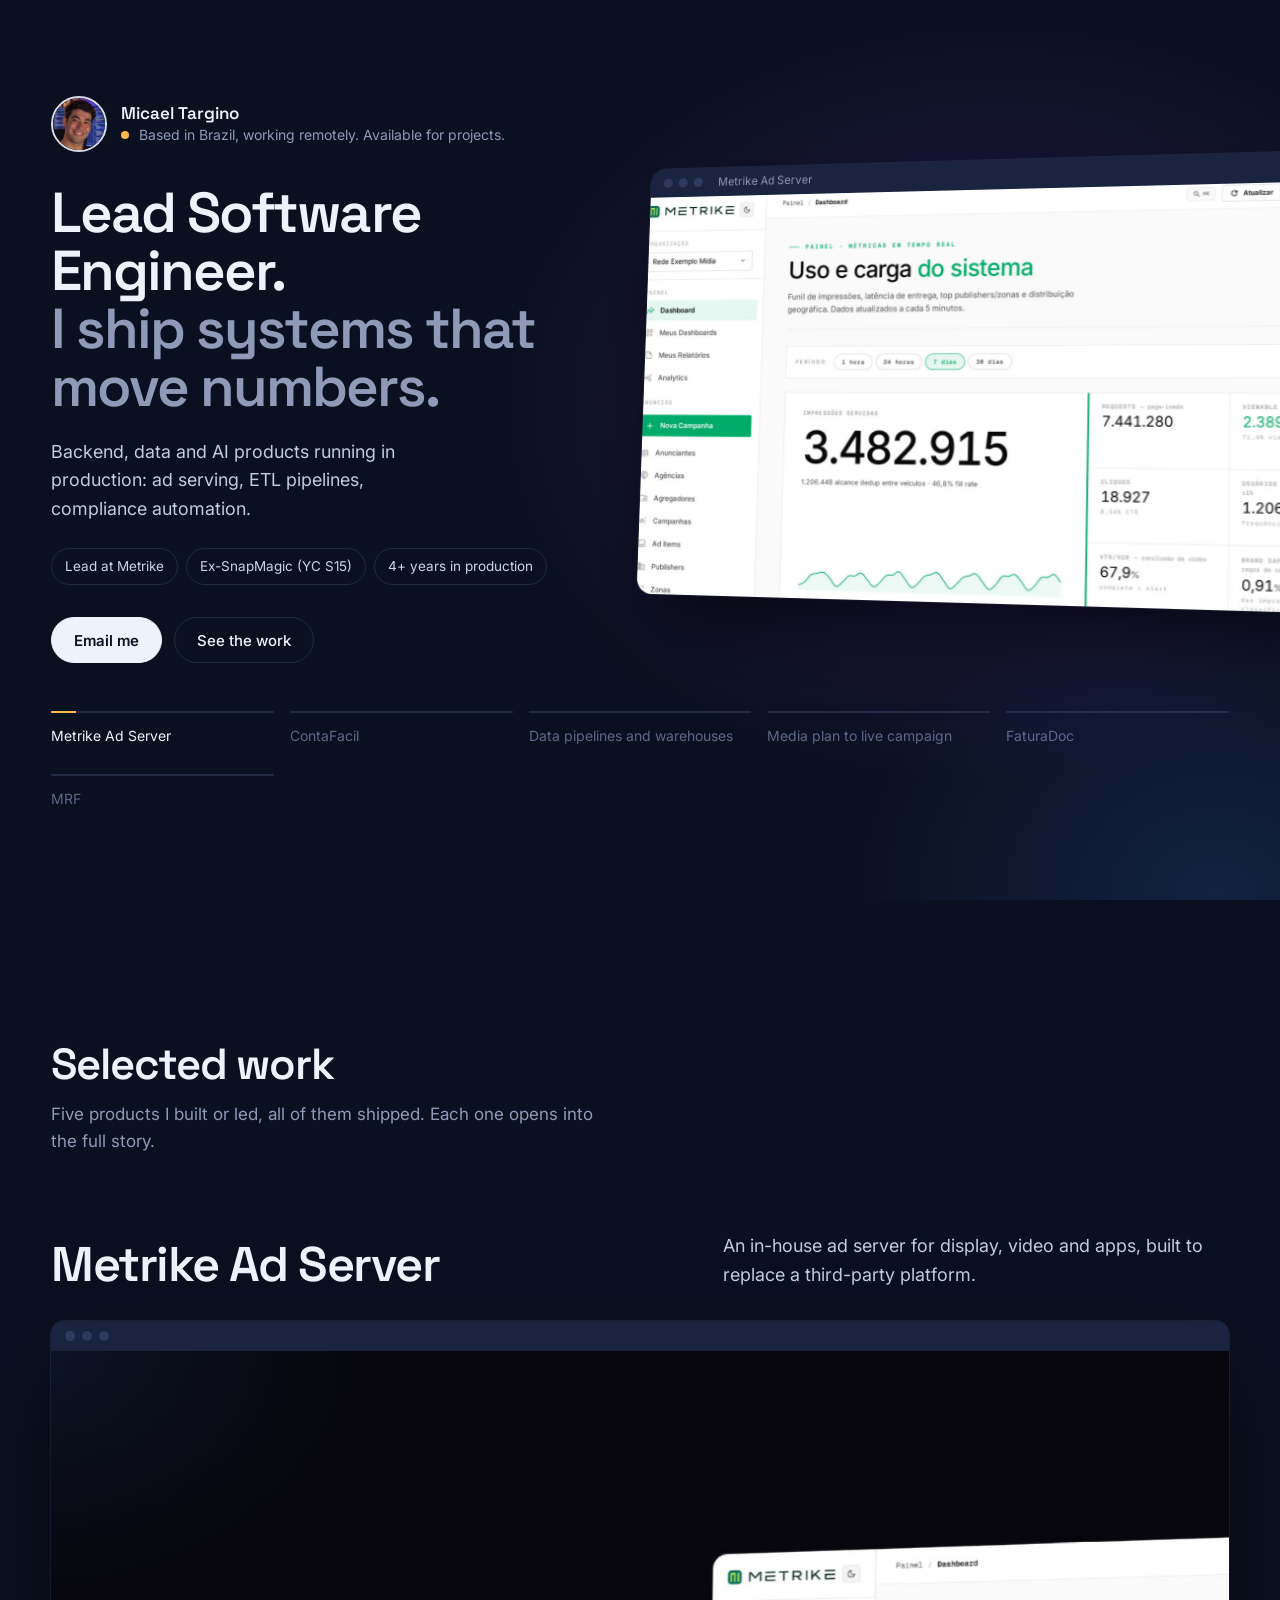
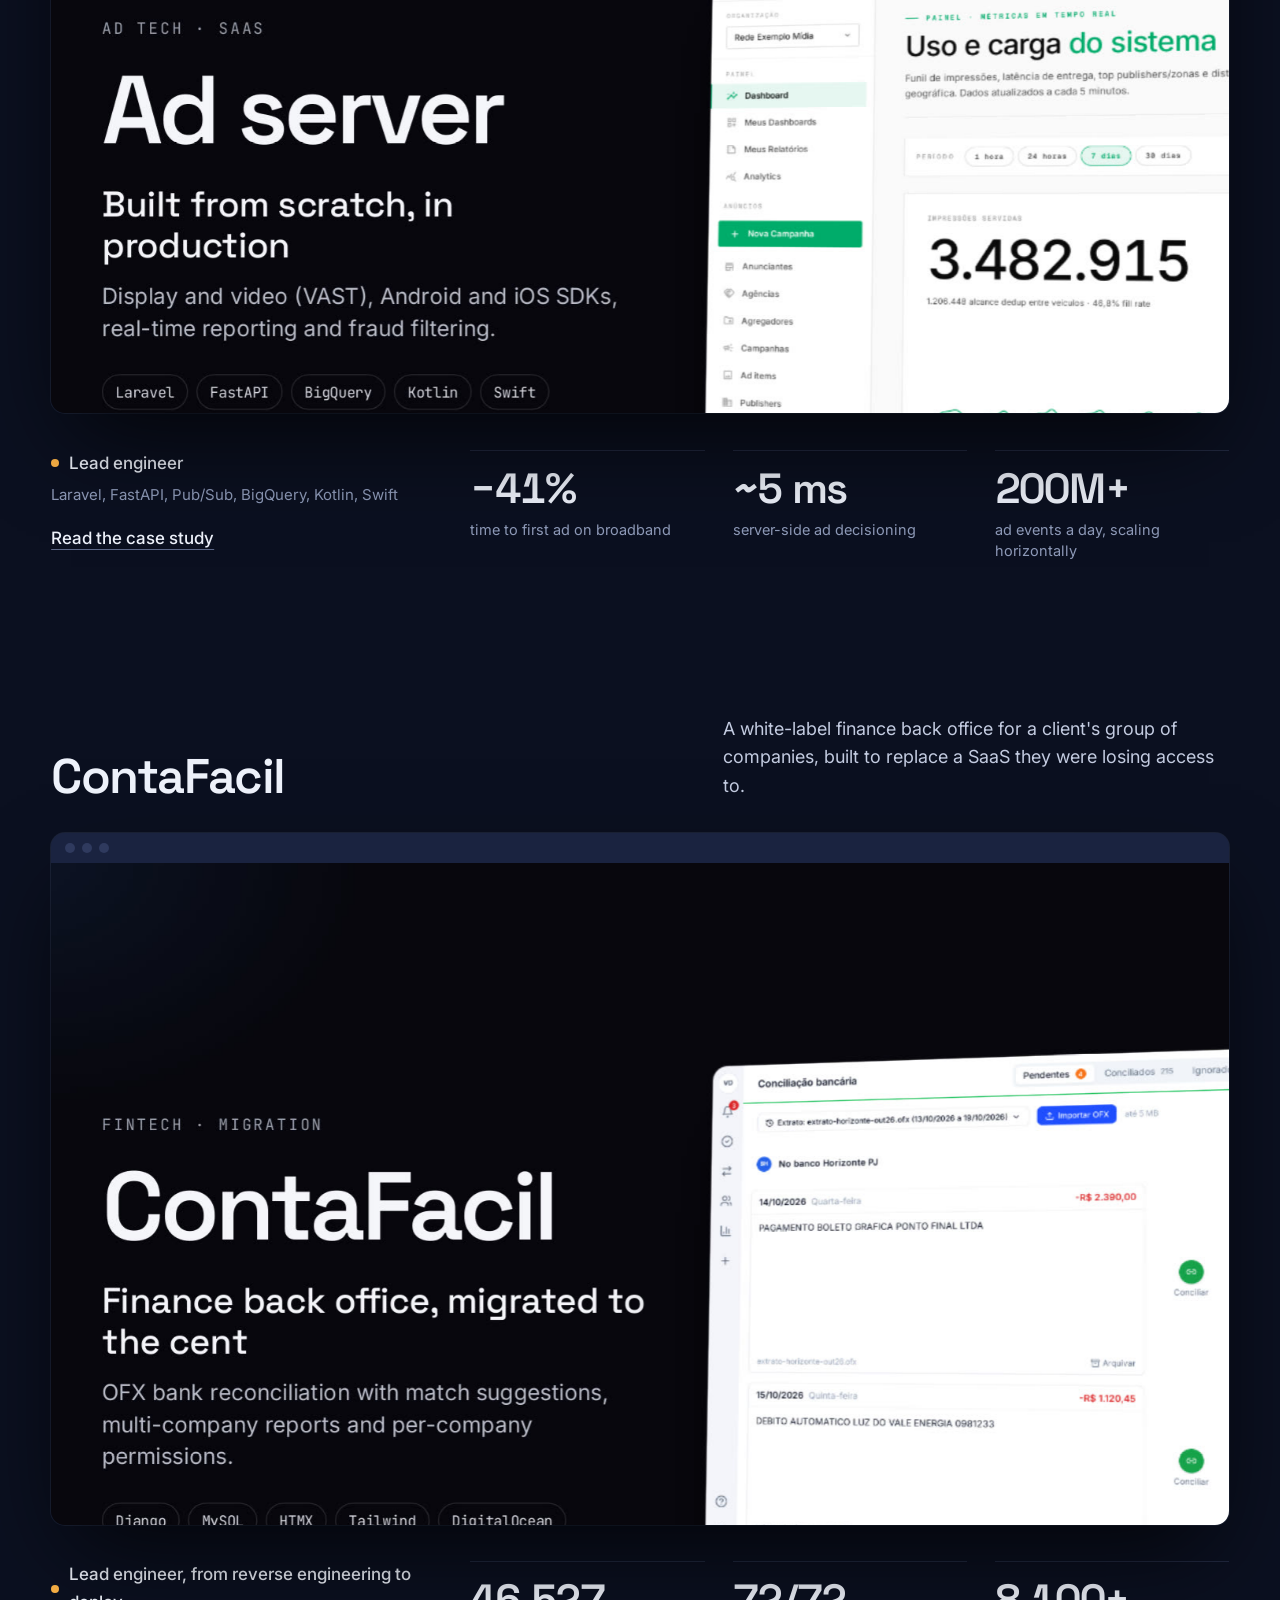
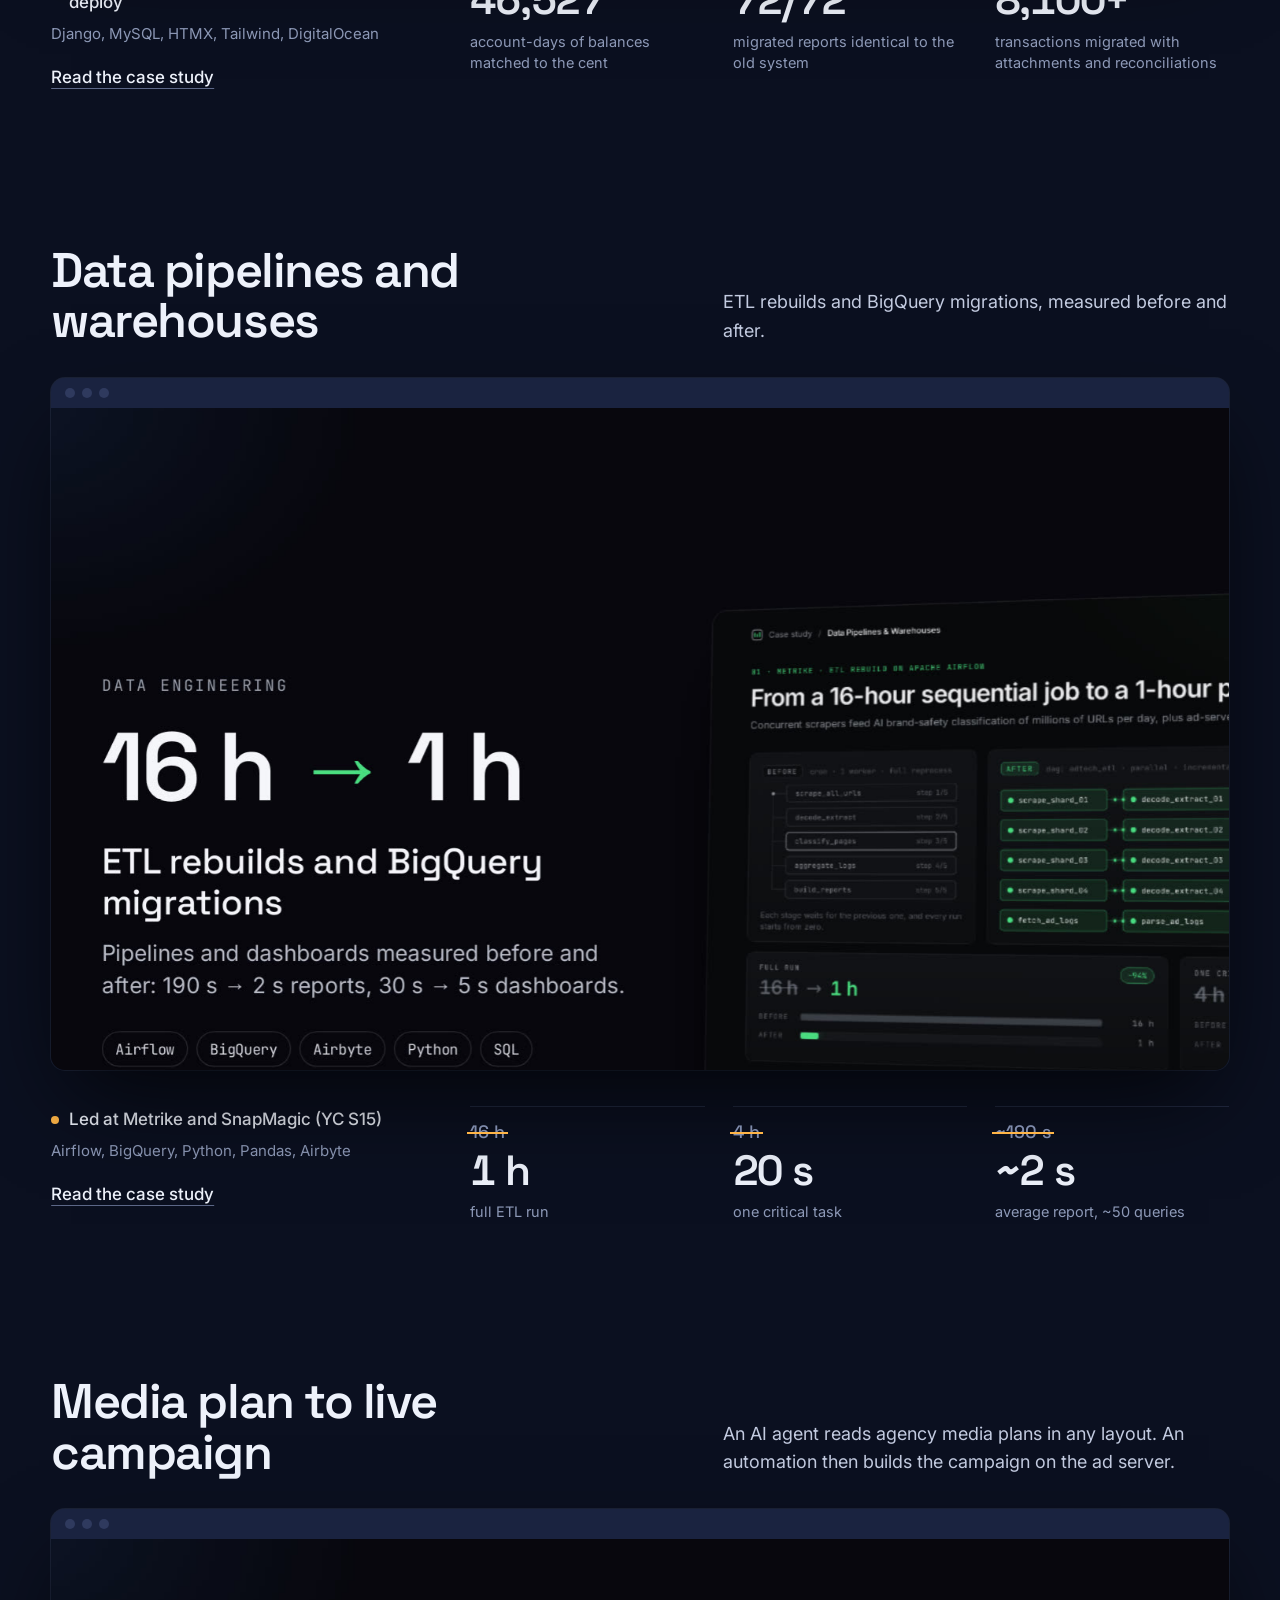
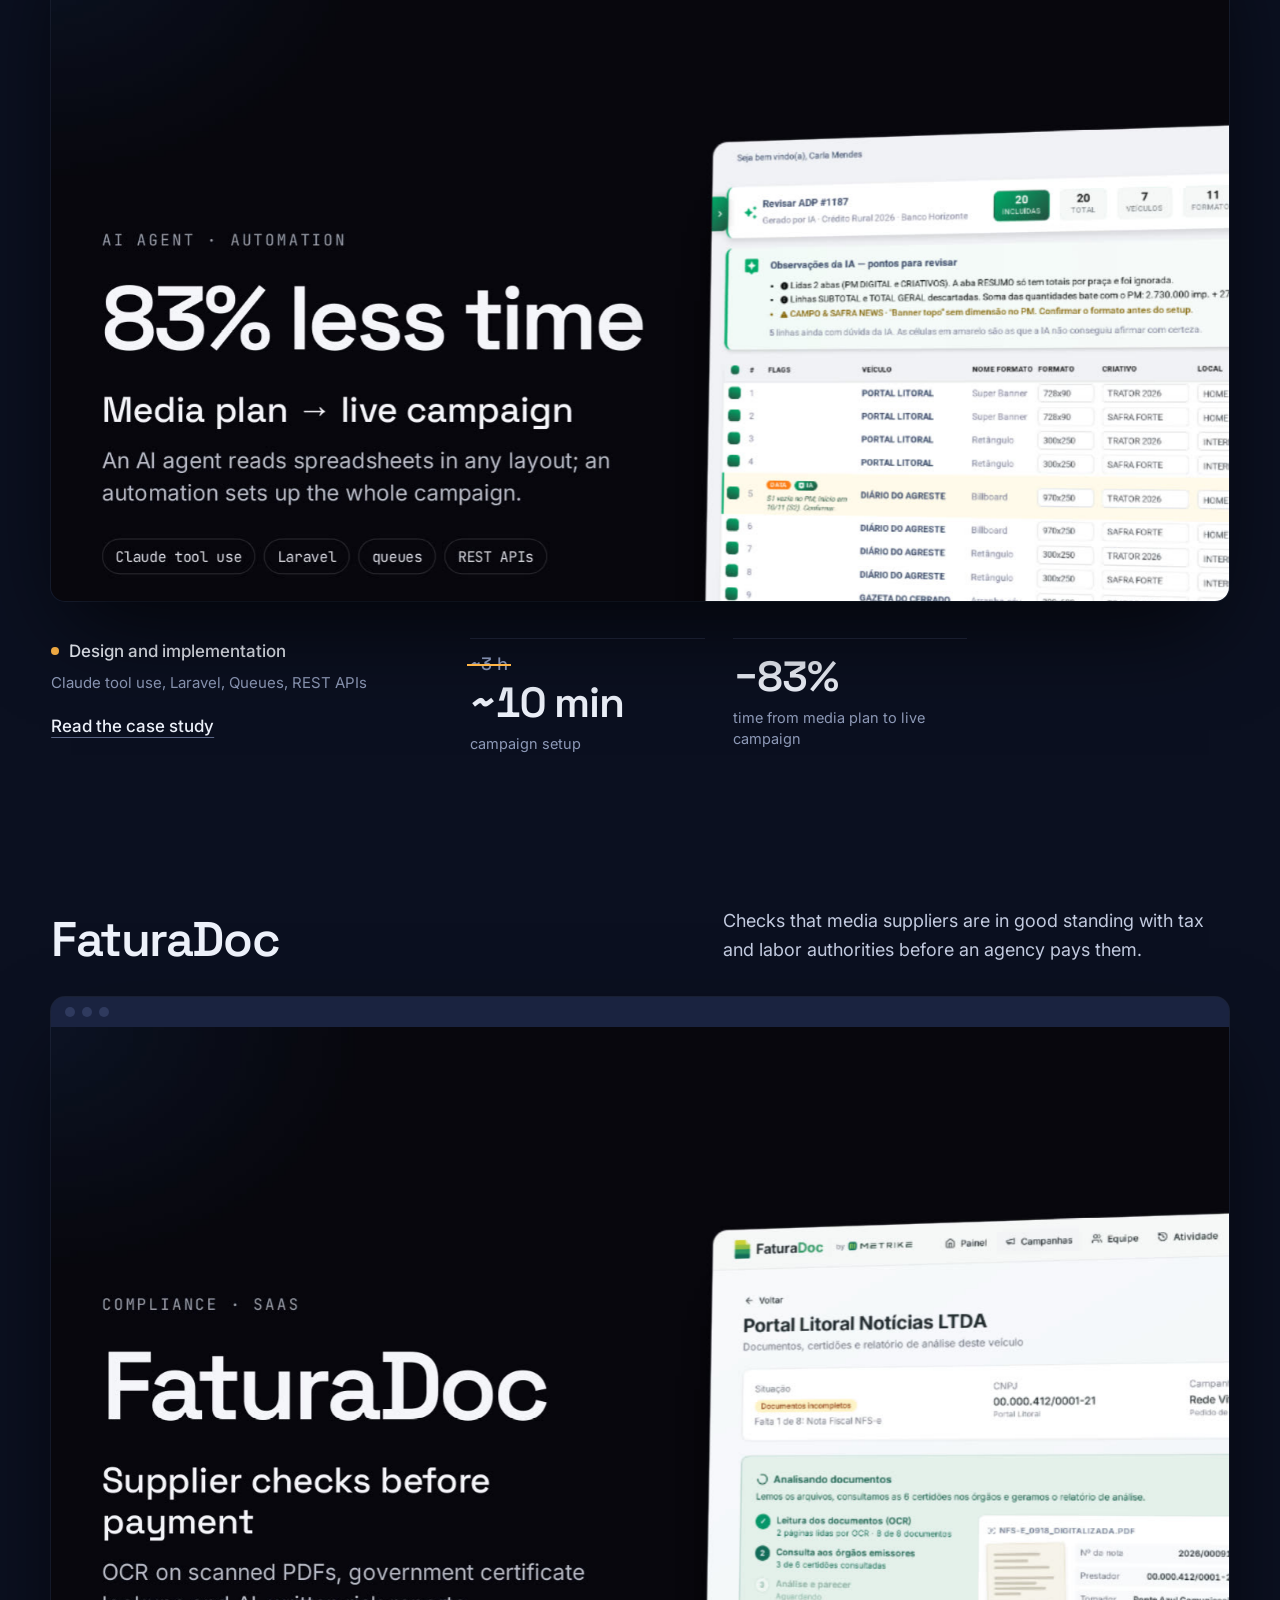
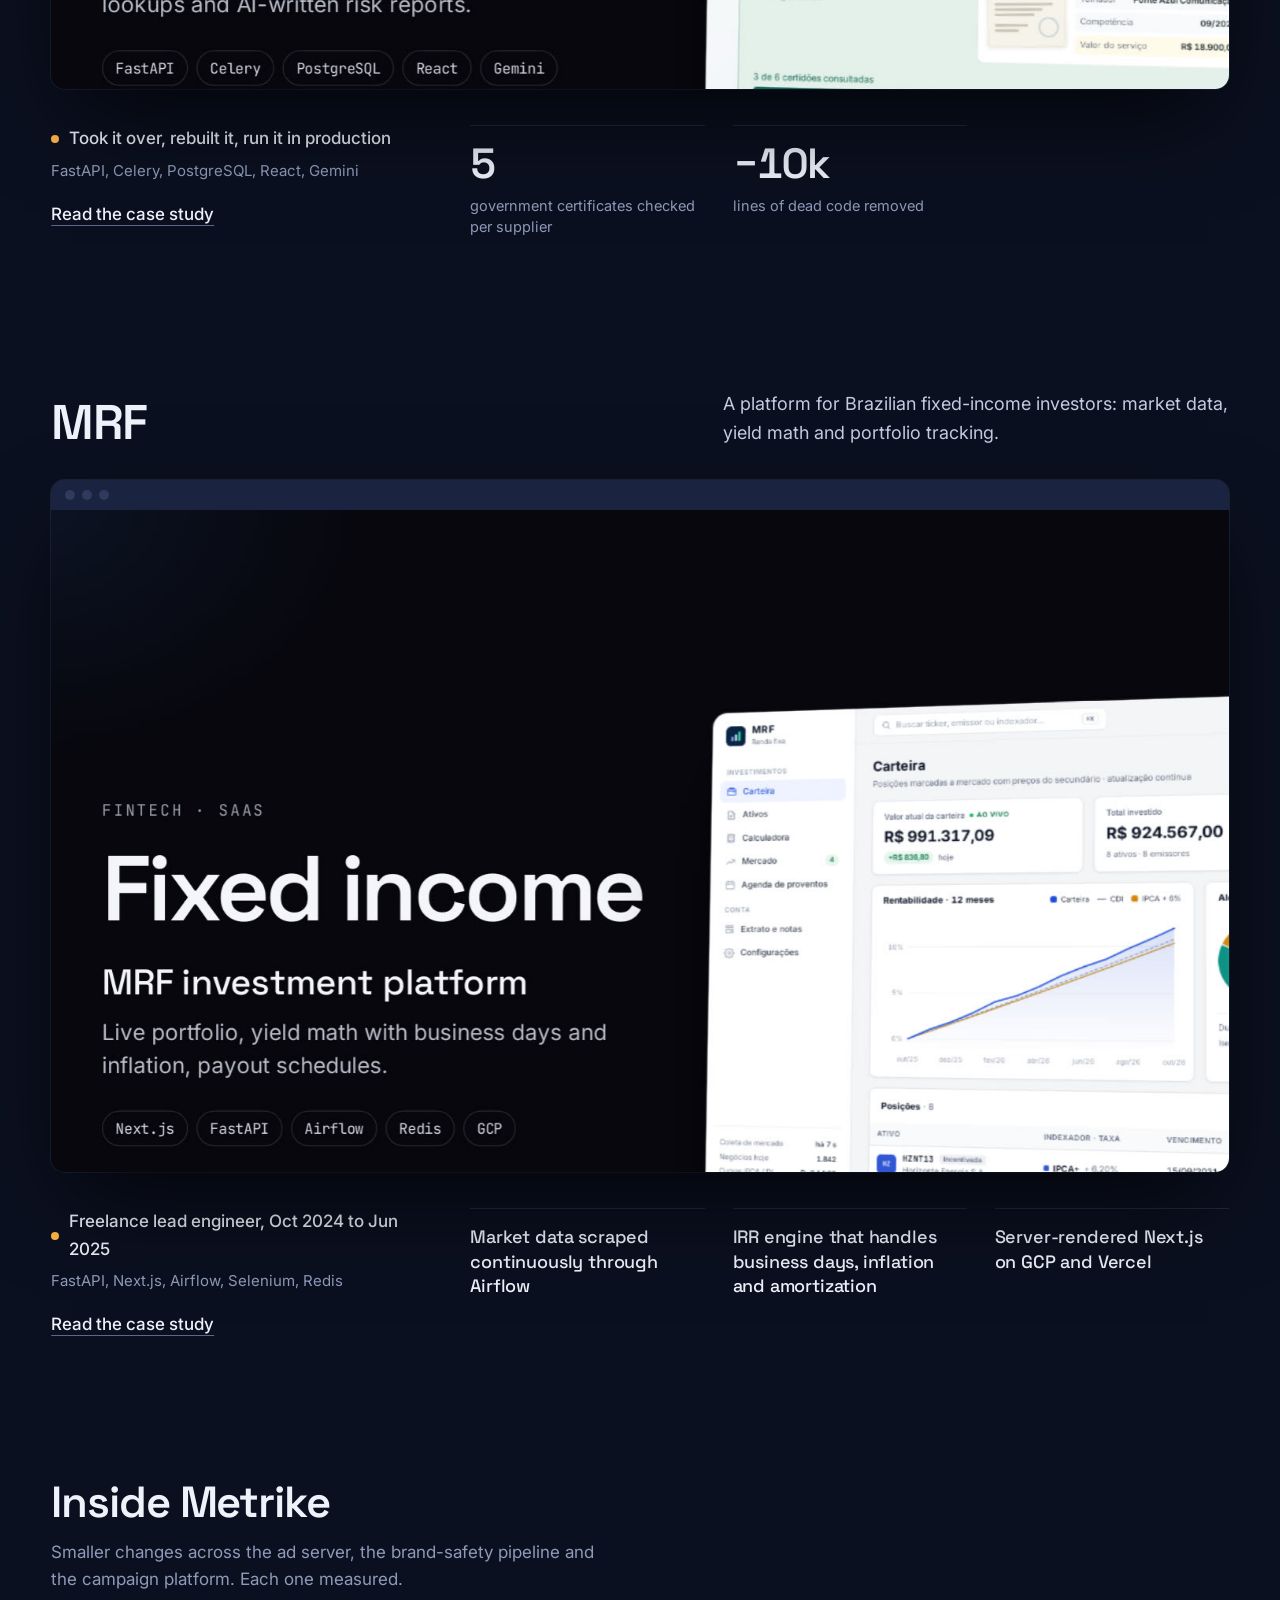
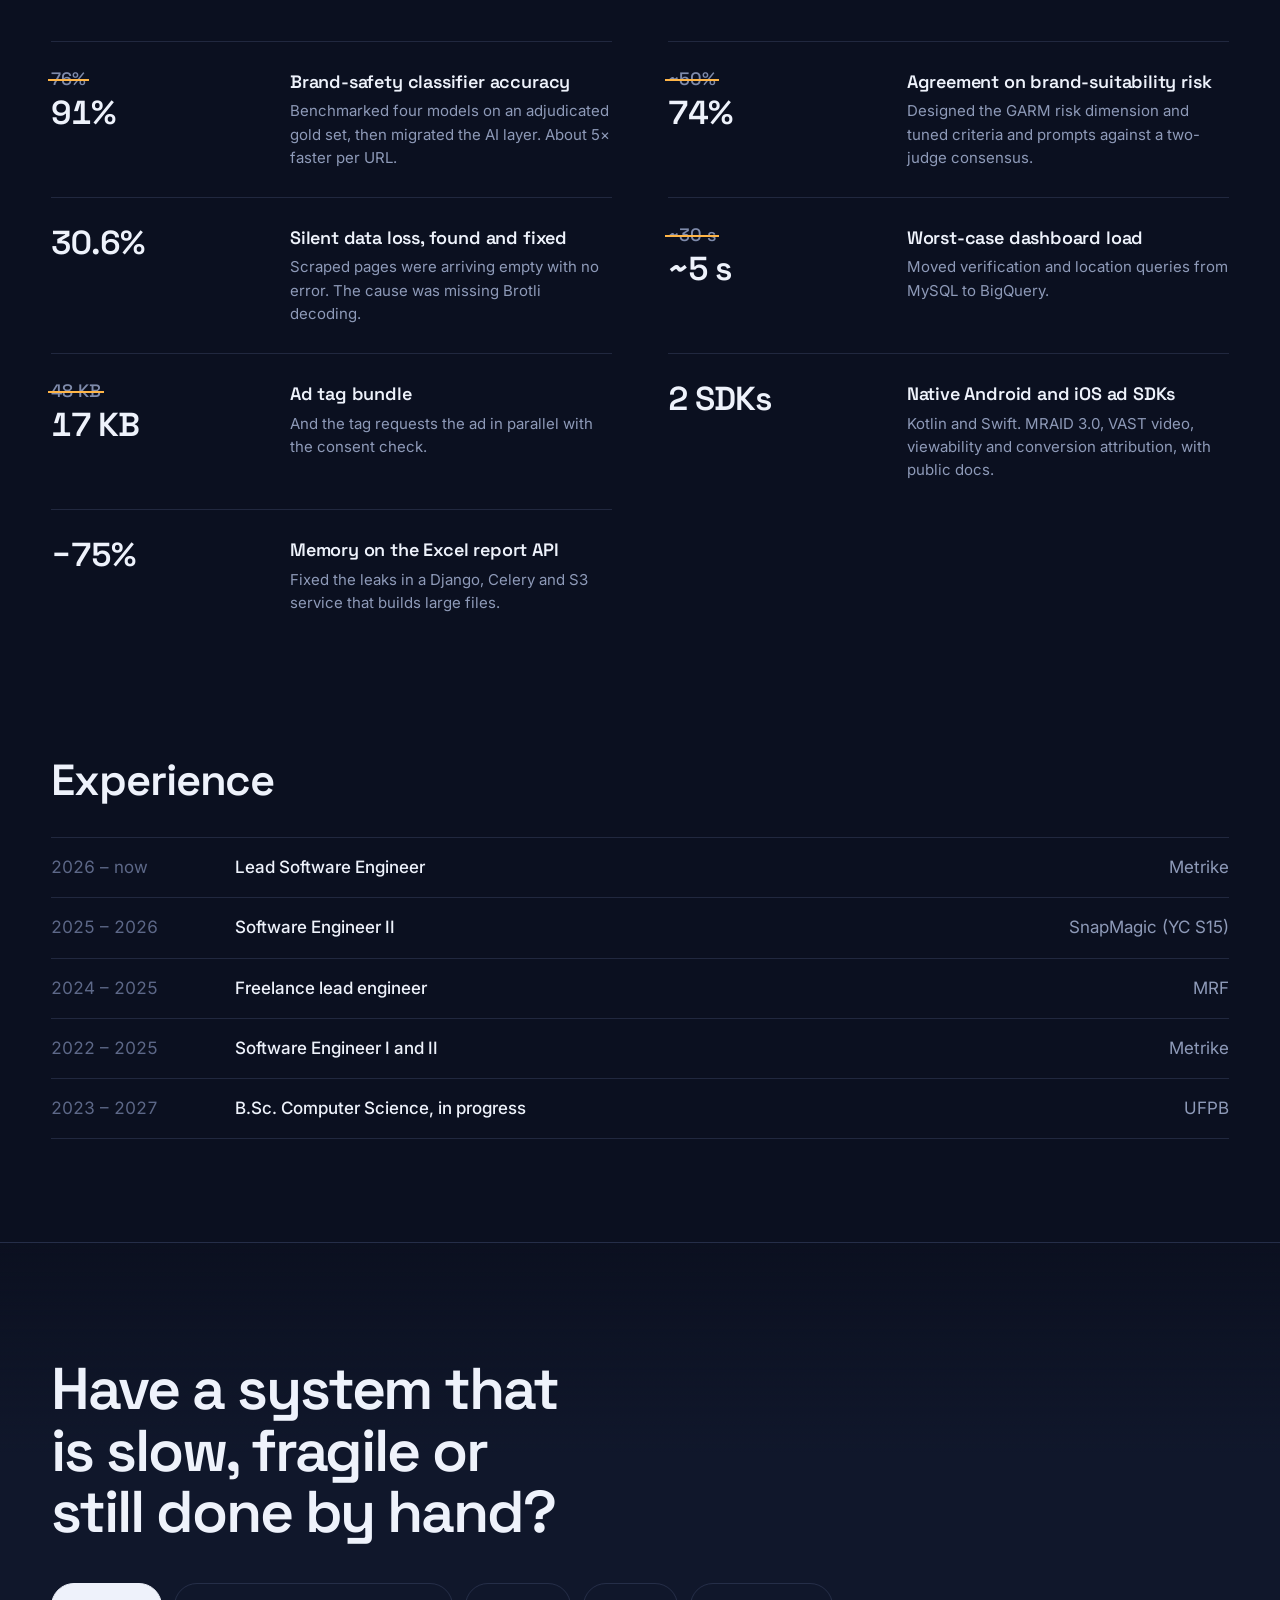
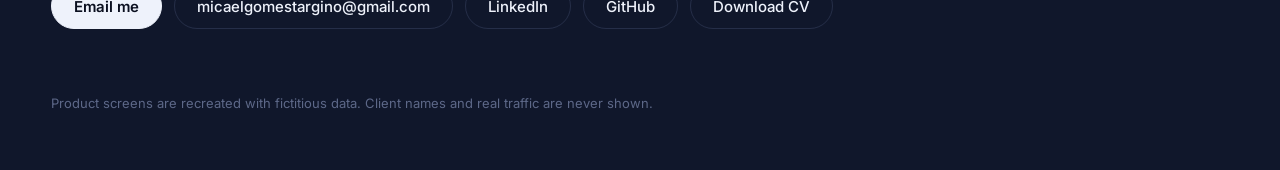
==== commit 090e3330: "Add ContaFacil case: multi-company finance back office, OFX reconciliation, migration verified to th" ====
--- a/index.html
+++ b/index.html
@@ -46,10 +46,10 @@
   </div>
   <div class="wrap">
     <ol class="reel-tabs" data-reel-tabs>
-      <li><button type="button" data-reel-index="0" aria-pressed="true"><span class="reel-bar"><span></span></span><span class="reel-name">Metrike Ad Server</span></button></li><li><button type="button" data-reel-index="1" aria-pressed="false"><span class="reel-bar"><span></span></span><span class="reel-name">Data pipelines and warehouses</span></button></li><li><button type="button" data-reel-index="2" aria-pressed="false"><span class="reel-bar"><span></span></span><span class="reel-name">Media plan to live campaign</span></button></li><li><button type="button" data-reel-index="3" aria-pressed="false"><span class="reel-bar"><span></span></span><span class="reel-name">FaturaDoc</span></button></li><li><button type="button" data-reel-index="4" aria-pressed="false"><span class="reel-bar"><span></span></span><span class="reel-name">MRF</span></button></li>
+      <li><button type="button" data-reel-index="0" aria-pressed="true"><span class="reel-bar"><span></span></span><span class="reel-name">Metrike Ad Server</span></button></li><li><button type="button" data-reel-index="1" aria-pressed="false"><span class="reel-bar"><span></span></span><span class="reel-name">ContaFacil</span></button></li><li><button type="button" data-reel-index="2" aria-pressed="false"><span class="reel-bar"><span></span></span><span class="reel-name">Data pipelines and warehouses</span></button></li><li><button type="button" data-reel-index="3" aria-pressed="false"><span class="reel-bar"><span></span></span><span class="reel-name">Media plan to live campaign</span></button></li><li><button type="button" data-reel-index="4" aria-pressed="false"><span class="reel-bar"><span></span></span><span class="reel-name">FaturaDoc</span></button></li><li><button type="button" data-reel-index="5" aria-pressed="false"><span class="reel-bar"><span></span></span><span class="reel-name">MRF</span></button></li>
     </ol>
   </div>
-  <script type="application/json" id="reel-data">[{"name":"Metrike Ad Server","video":"media/01-adserver/reel.mp4","poster":"media/01-adserver/poster.jpg","shots":["media/01-adserver/00-cover.jpg","media/01-adserver/01-dashboard.jpg","media/01-adserver/02-campaign.jpg","media/01-adserver/03-campaign-geo.jpg","media/01-adserver/04-targeting.jpg","media/01-adserver/05-wizard-tag.jpg"]},{"name":"Data pipelines and warehouses","video":"media/05-data-pipelines/reel.mp4","poster":"media/05-data-pipelines/poster.jpg","shots":["media/05-data-pipelines/00-cover.jpg","media/05-data-pipelines/01-etl-rebuild.jpg","media/05-data-pipelines/02-warehouse-migration.jpg","media/05-data-pipelines/03-dashboard-queries.jpg","media/05-data-pipelines/04-summary.jpg"]},{"name":"Media plan to live campaign","video":"media/03-media-plan-agent/reel.mp4","poster":"media/03-media-plan-agent/poster.jpg","shots":["media/03-media-plan-agent/00-cover.jpg","media/03-media-plan-agent/01-upload-media-plan.jpg","media/03-media-plan-agent/02-agent-processing.jpg","media/03-media-plan-agent/03-review-adp.jpg","media/03-media-plan-agent/04-campaign-setup-done.jpg"]},{"name":"FaturaDoc","video":"media/02-faturadoc/reel.mp4","poster":"media/02-faturadoc/poster.jpg","shots":["media/02-faturadoc/00-cover.jpg","media/02-faturadoc/01-campaign-suppliers.jpg","media/02-faturadoc/02-upload-processing.jpg","media/02-faturadoc/03-supplier-documents.jpg","media/02-faturadoc/04-risk-report.jpg"]},{"name":"MRF","video":"media/04-mrf-fixed-income/reel.mp4","poster":"media/04-mrf-fixed-income/poster.jpg","shots":["media/04-mrf-fixed-income/00-cover.jpg","media/04-mrf-fixed-income/01-carteira.jpg","media/04-mrf-fixed-income/02-ativo-debenture.jpg","media/04-mrf-fixed-income/03-calculadora.jpg","media/04-mrf-fixed-income/04-mercado-sinais.jpg","media/04-mrf-fixed-income/05-agenda-proventos.jpg"]}]</script>
+  <script type="application/json" id="reel-data">[{"name":"Metrike Ad Server","video":"media/01-adserver/reel.mp4","poster":"media/01-adserver/poster.jpg","shots":["media/01-adserver/00-cover.jpg","media/01-adserver/01-dashboard.jpg","media/01-adserver/02-campaign.jpg","media/01-adserver/03-campaign-geo.jpg","media/01-adserver/04-targeting.jpg","media/01-adserver/05-wizard-tag.jpg"]},{"name":"ContaFacil","video":"media/06-contafacil/reel.mp4","poster":"media/06-contafacil/poster.jpg","shots":["media/06-contafacil/00-cover.jpg","media/06-contafacil/01-conciliacao.jpg","media/06-contafacil/02-fluxo-de-caixa.jpg","media/06-contafacil/03-lancamentos.jpg","media/06-contafacil/04-relatorio-personalizado.jpg","media/06-contafacil/05-tarefas.jpg"]},{"name":"Data pipelines and warehouses","video":"media/05-data-pipelines/reel.mp4","poster":"media/05-data-pipelines/poster.jpg","shots":["media/05-data-pipelines/00-cover.jpg","media/05-data-pipelines/01-etl-rebuild.jpg","media/05-data-pipelines/02-warehouse-migration.jpg","media/05-data-pipelines/03-dashboard-queries.jpg","media/05-data-pipelines/04-summary.jpg"]},{"name":"Media plan to live campaign","video":"media/03-media-plan-agent/reel.mp4","poster":"media/03-media-plan-agent/poster.jpg","shots":["media/03-media-plan-agent/00-cover.jpg","media/03-media-plan-agent/01-upload-media-plan.jpg","media/03-media-plan-agent/02-agent-processing.jpg","media/03-media-plan-agent/03-review-adp.jpg","media/03-media-plan-agent/04-campaign-setup-done.jpg"]},{"name":"FaturaDoc","video":"media/02-faturadoc/reel.mp4","poster":"media/02-faturadoc/poster.jpg","shots":["media/02-faturadoc/00-cover.jpg","media/02-faturadoc/01-campaign-suppliers.jpg","media/02-faturadoc/02-upload-processing.jpg","media/02-faturadoc/03-supplier-documents.jpg","media/02-faturadoc/04-risk-report.jpg"]},{"name":"MRF","video":"media/04-mrf-fixed-income/reel.mp4","poster":"media/04-mrf-fixed-income/poster.jpg","shots":["media/04-mrf-fixed-income/00-cover.jpg","media/04-mrf-fixed-income/01-carteira.jpg","media/04-mrf-fixed-income/02-ativo-debenture.jpg","media/04-mrf-fixed-income/03-calculadora.jpg","media/04-mrf-fixed-income/04-mercado-sinais.jpg","media/04-mrf-fixed-income/05-agenda-proventos.jpg"]}]</script>
 </header>
 
 <main>
@@ -92,6 +92,43 @@
     
     <span class="stat-value" data-count>200M+</span>
     <span class="stat-label">ad events a day, scaling horizontally</span>
+  </div></div>
+    </div>
+  </article>
+
+  <article class="project" id="06-contafacil">
+    <header class="project-head">
+      <h3 class="project-name"><a href="case/06-contafacil.html">ContaFacil</a></h3>
+      <p class="project-what">A white-label finance back office for a client's group of companies, built to replace a SaaS they were losing access to.</p>
+    </header>
+    <a class="project-screen" href="case/06-contafacil.html" aria-label="Read the ContaFacil case study">
+  <div class="screen screen-scroll" data-base="" data-screen='{&quot;video&quot;:&quot;media/06-contafacil/reel.mp4&quot;,&quot;poster&quot;:&quot;media/06-contafacil/poster.jpg&quot;,&quot;shots&quot;:[&quot;media/06-contafacil/00-cover.jpg&quot;,&quot;media/06-contafacil/01-conciliacao.jpg&quot;,&quot;media/06-contafacil/02-fluxo-de-caixa.jpg&quot;,&quot;media/06-contafacil/03-lancamentos.jpg&quot;,&quot;media/06-contafacil/04-relatorio-personalizado.jpg&quot;,&quot;media/06-contafacil/05-tarefas.jpg&quot;]}'>
+    <div class="screen-bar"><i></i><i></i><i></i></div>
+    <div class="screen-stage">
+      <img class="screen-poster" src="media/06-contafacil/poster.jpg" alt="ContaFacil screen" loading="lazy">
+    </div>
+  </div></a>
+    <div class="project-foot">
+      <div class="project-meta">
+        <p class="project-role"><span class="live" aria-hidden="true"></span>Lead engineer, from reverse engineering to deploy</p>
+        <p class="project-stack">Django, MySQL, HTMX, Tailwind, DigitalOcean</p>
+        <a class="link" href="case/06-contafacil.html">Read the case study</a>
+      </div>
+      <div class="stats">
+  <div class="stat">
+    
+    <span class="stat-value" data-count>46,527</span>
+    <span class="stat-label">account-days of balances matched to the cent</span>
+  </div>
+  <div class="stat">
+    
+    <span class="stat-value" data-count>72/72</span>
+    <span class="stat-label">migrated reports identical to the old system</span>
+  </div>
+  <div class="stat">
+    
+    <span class="stat-value" data-count>8,100+</span>
+    <span class="stat-label">transactions migrated with attachments and reconciliations</span>
   </div></div>
     </div>
   </article>
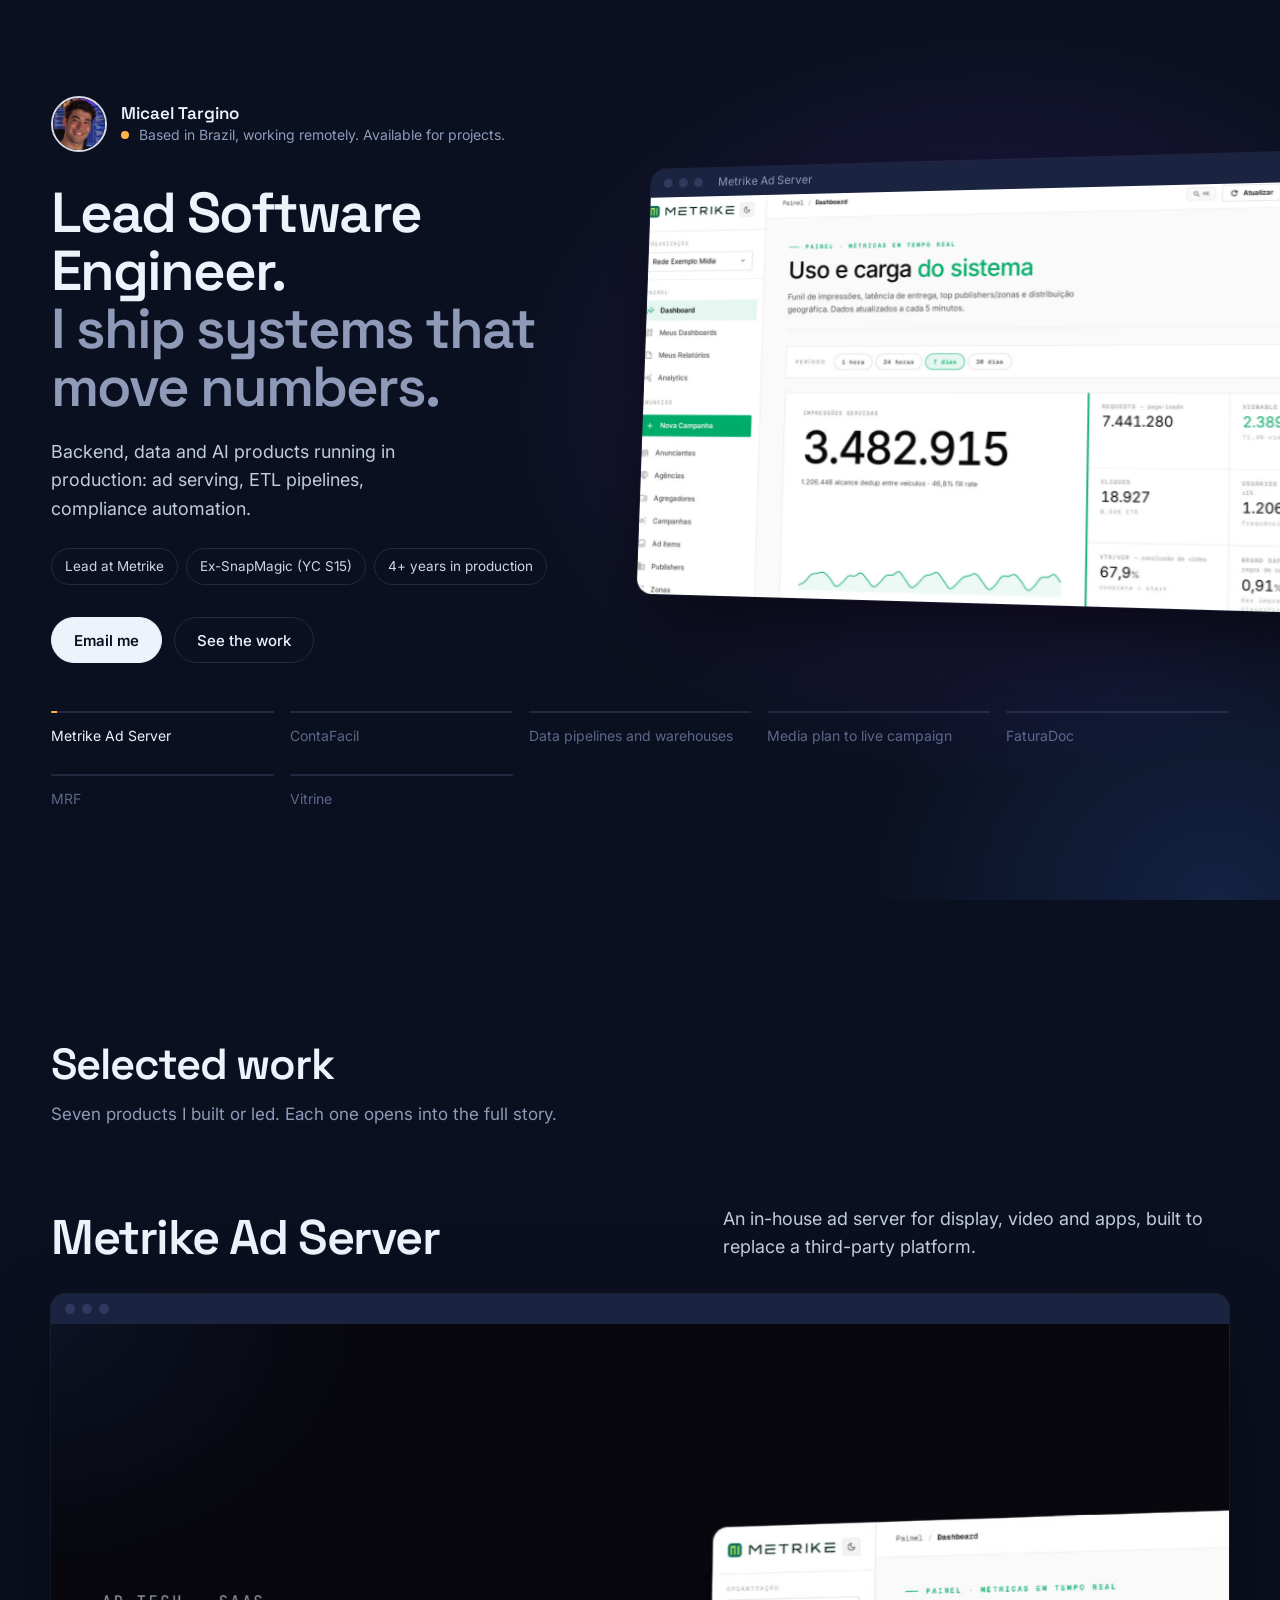
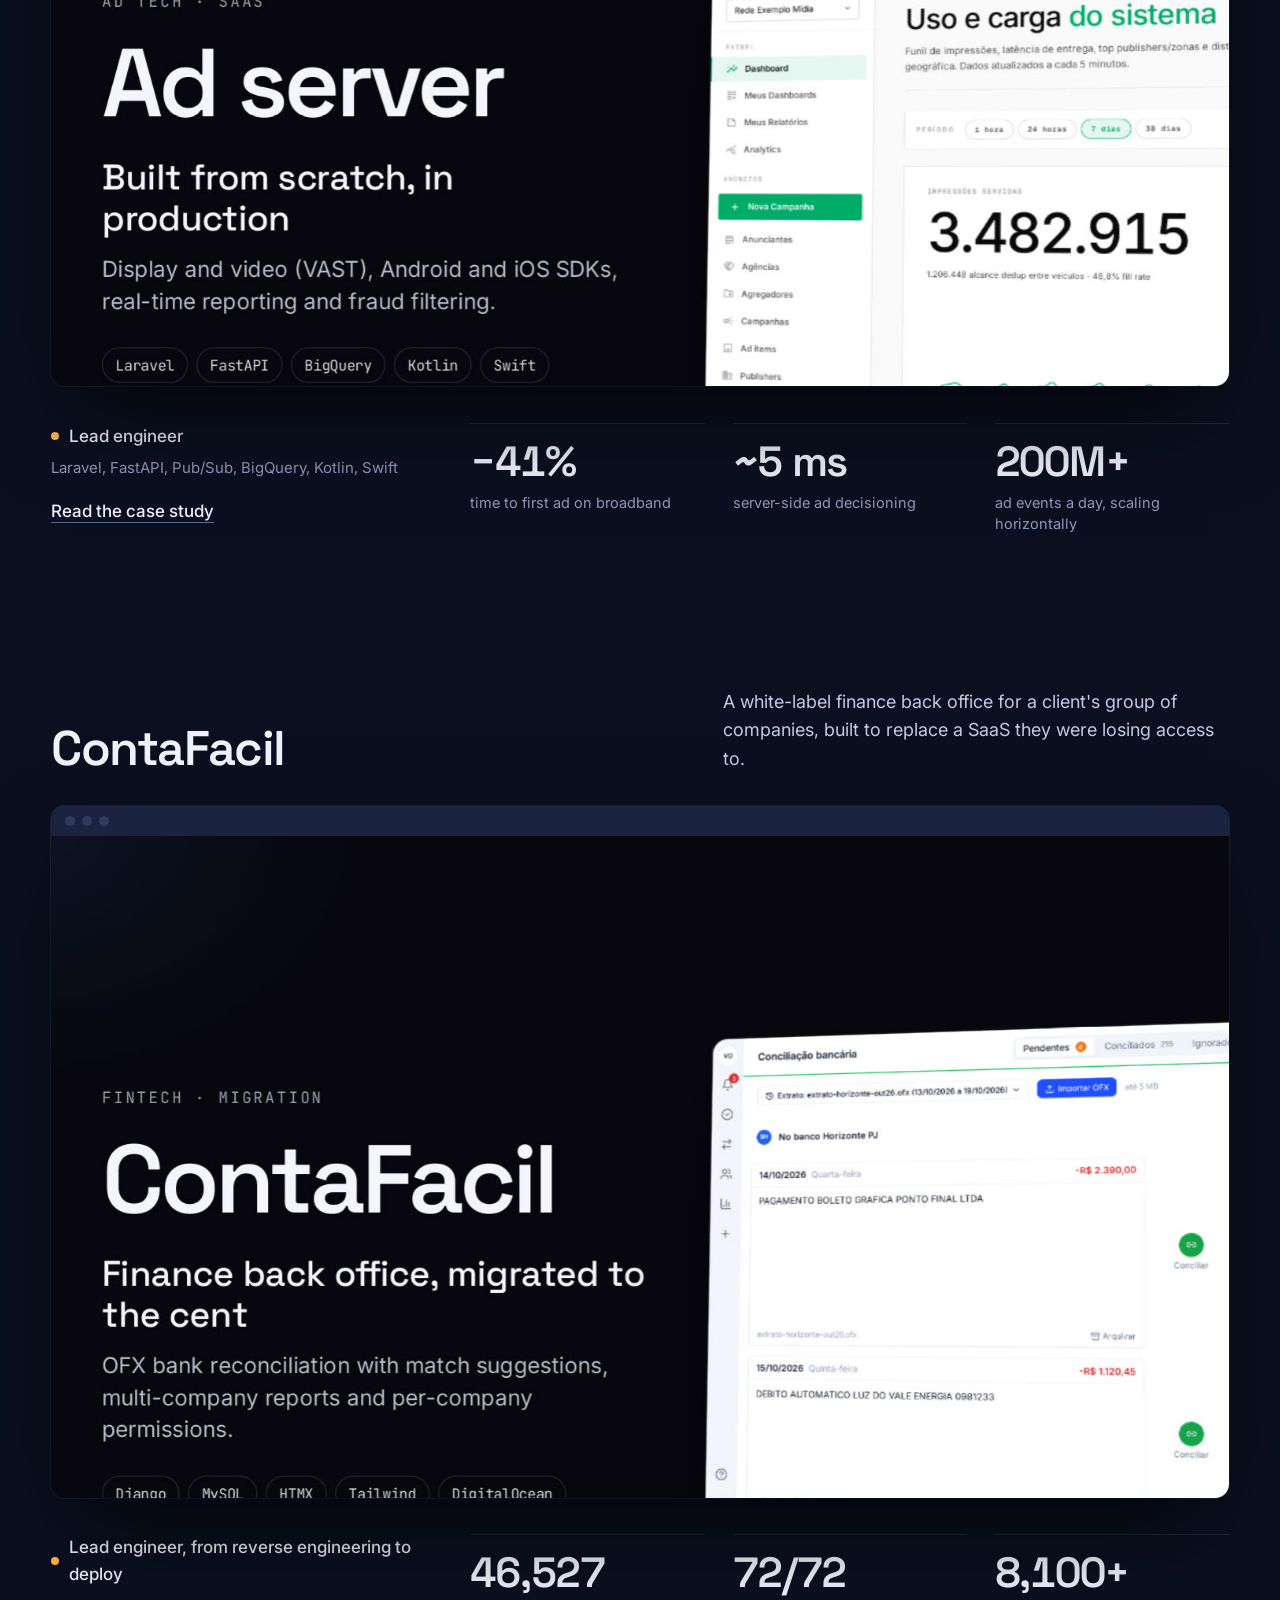
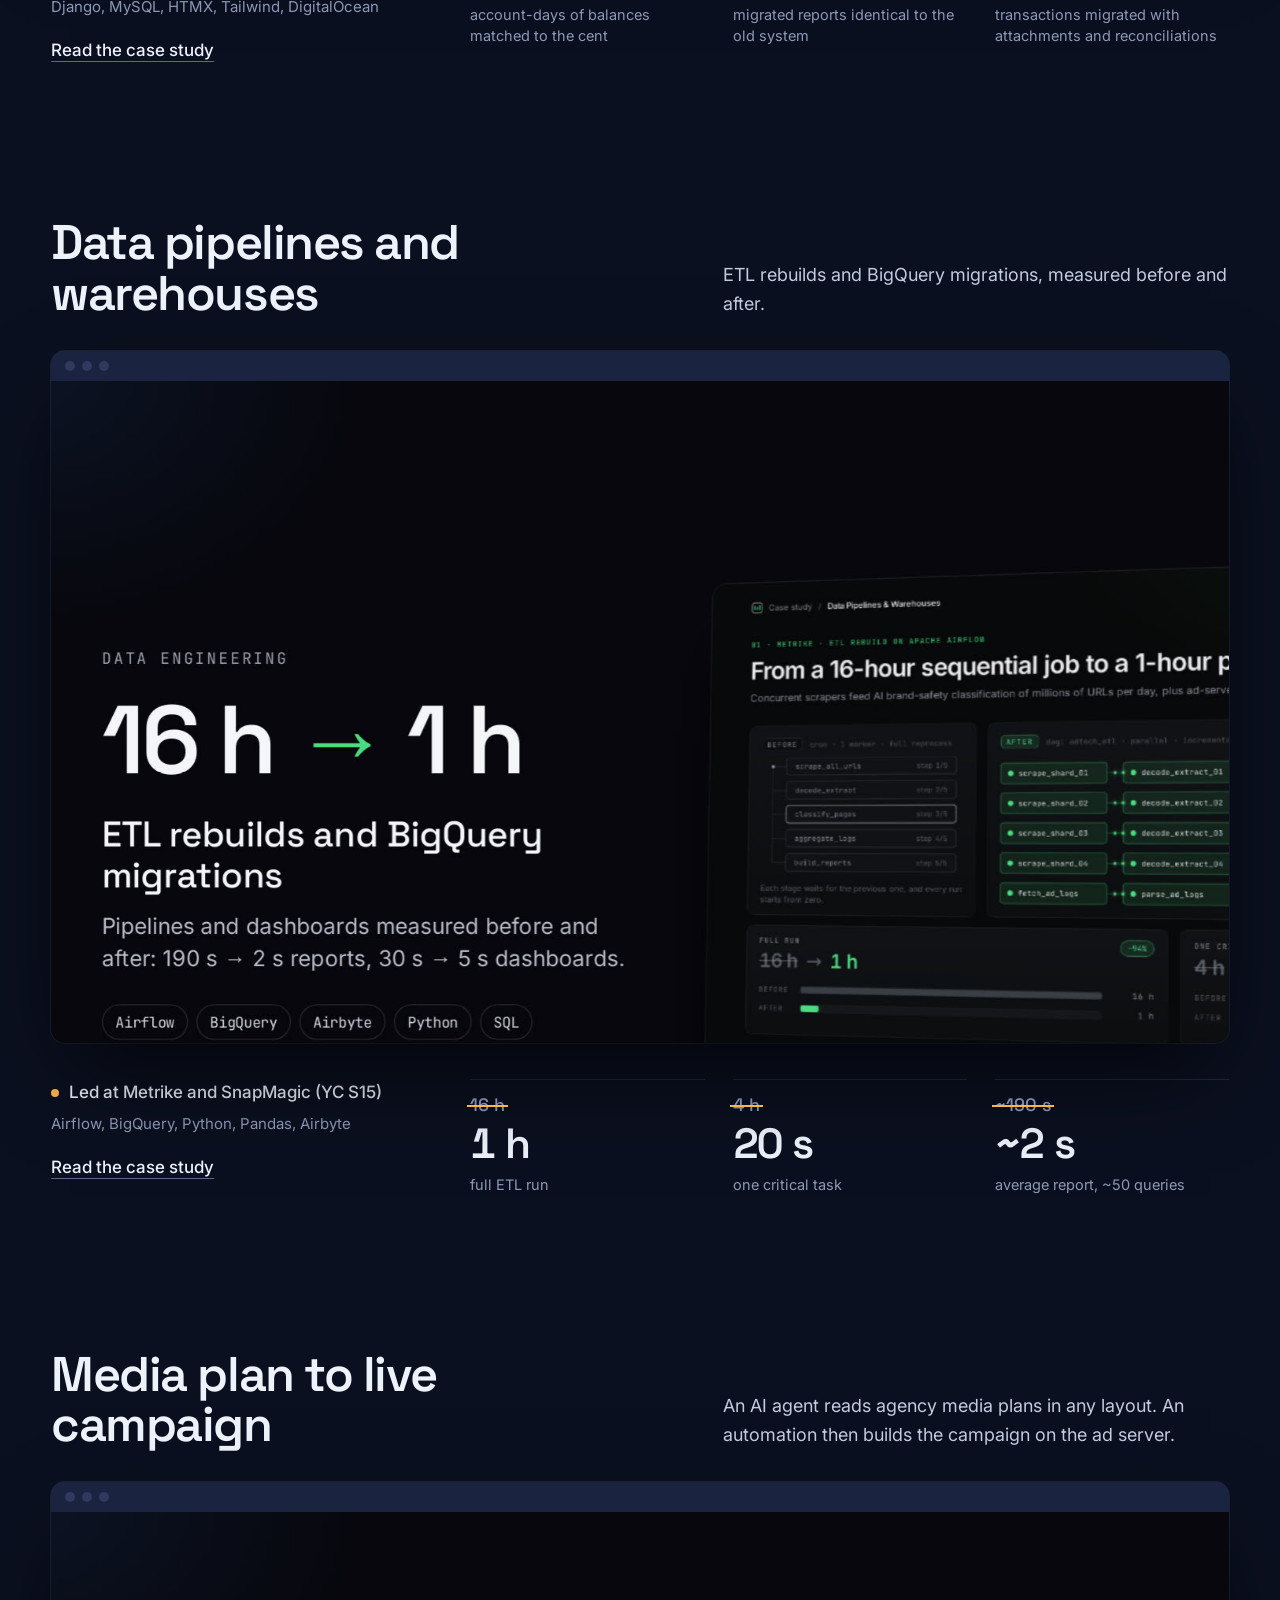
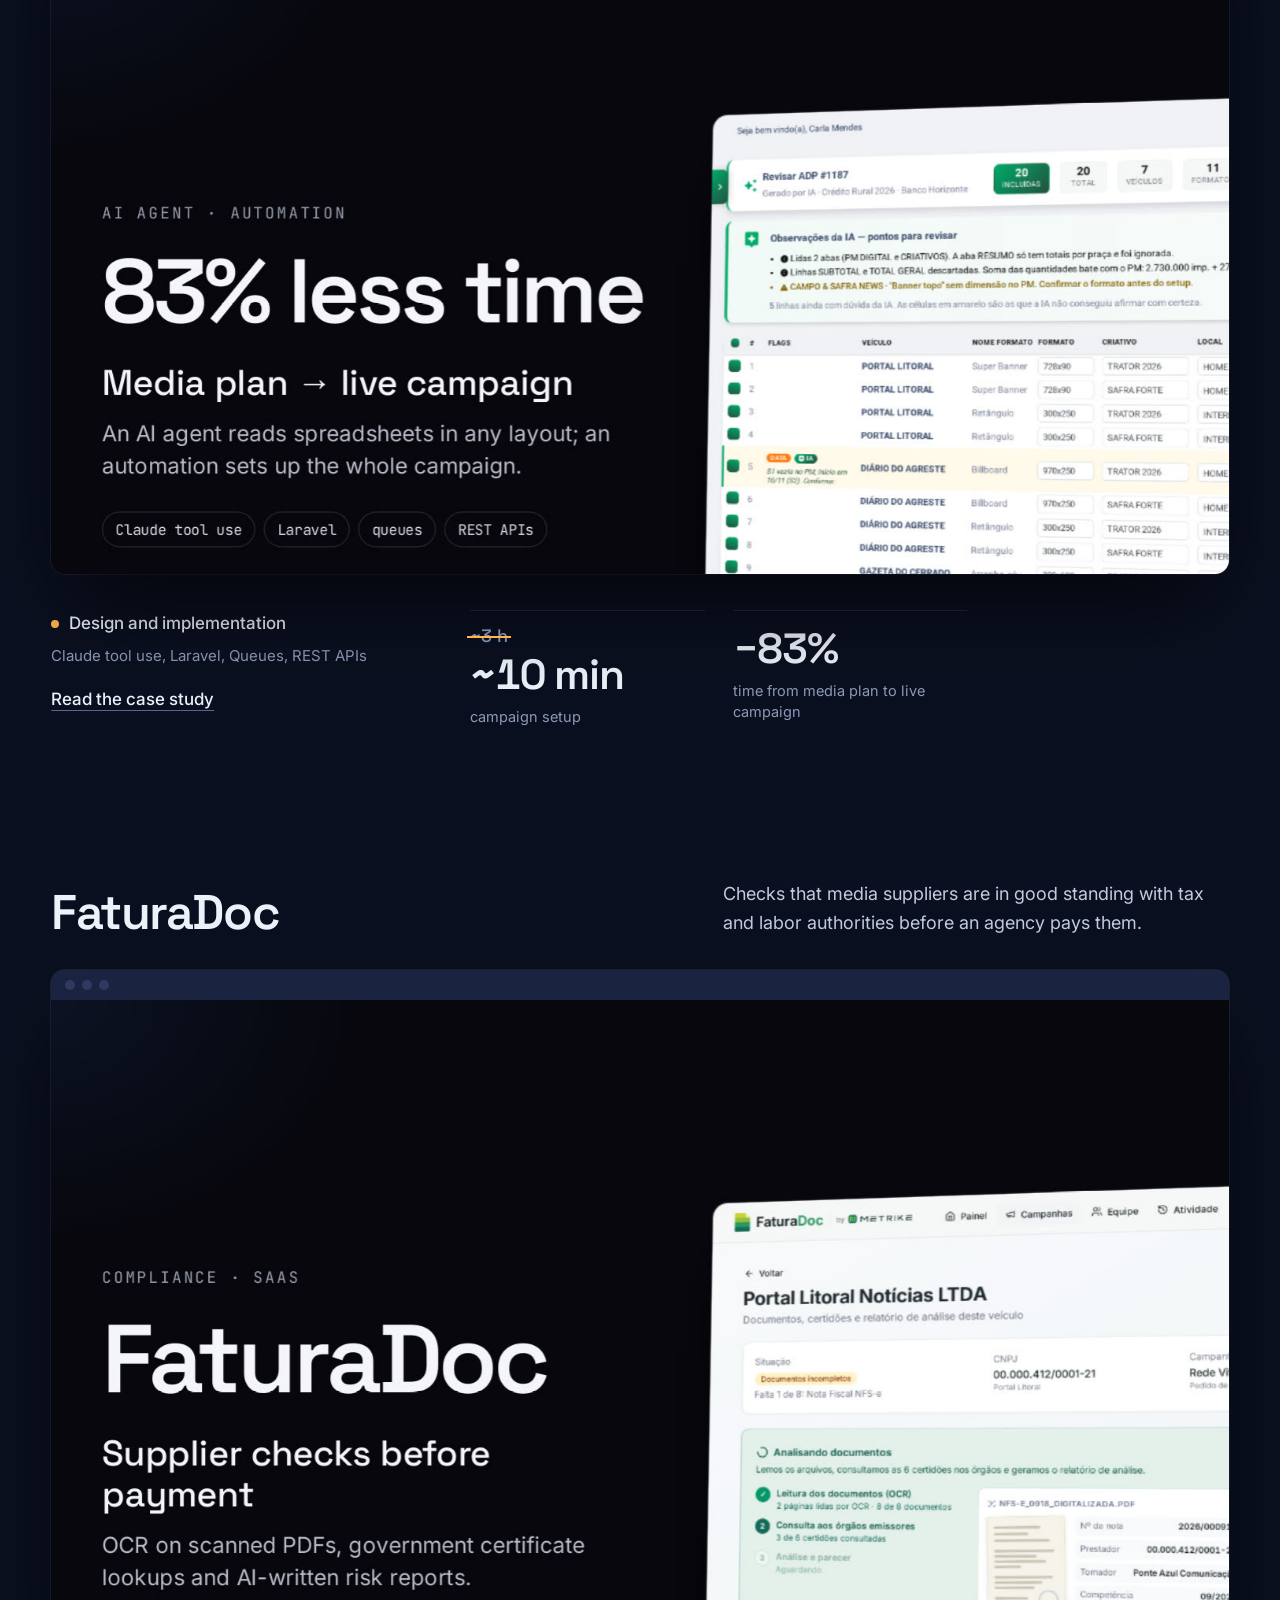
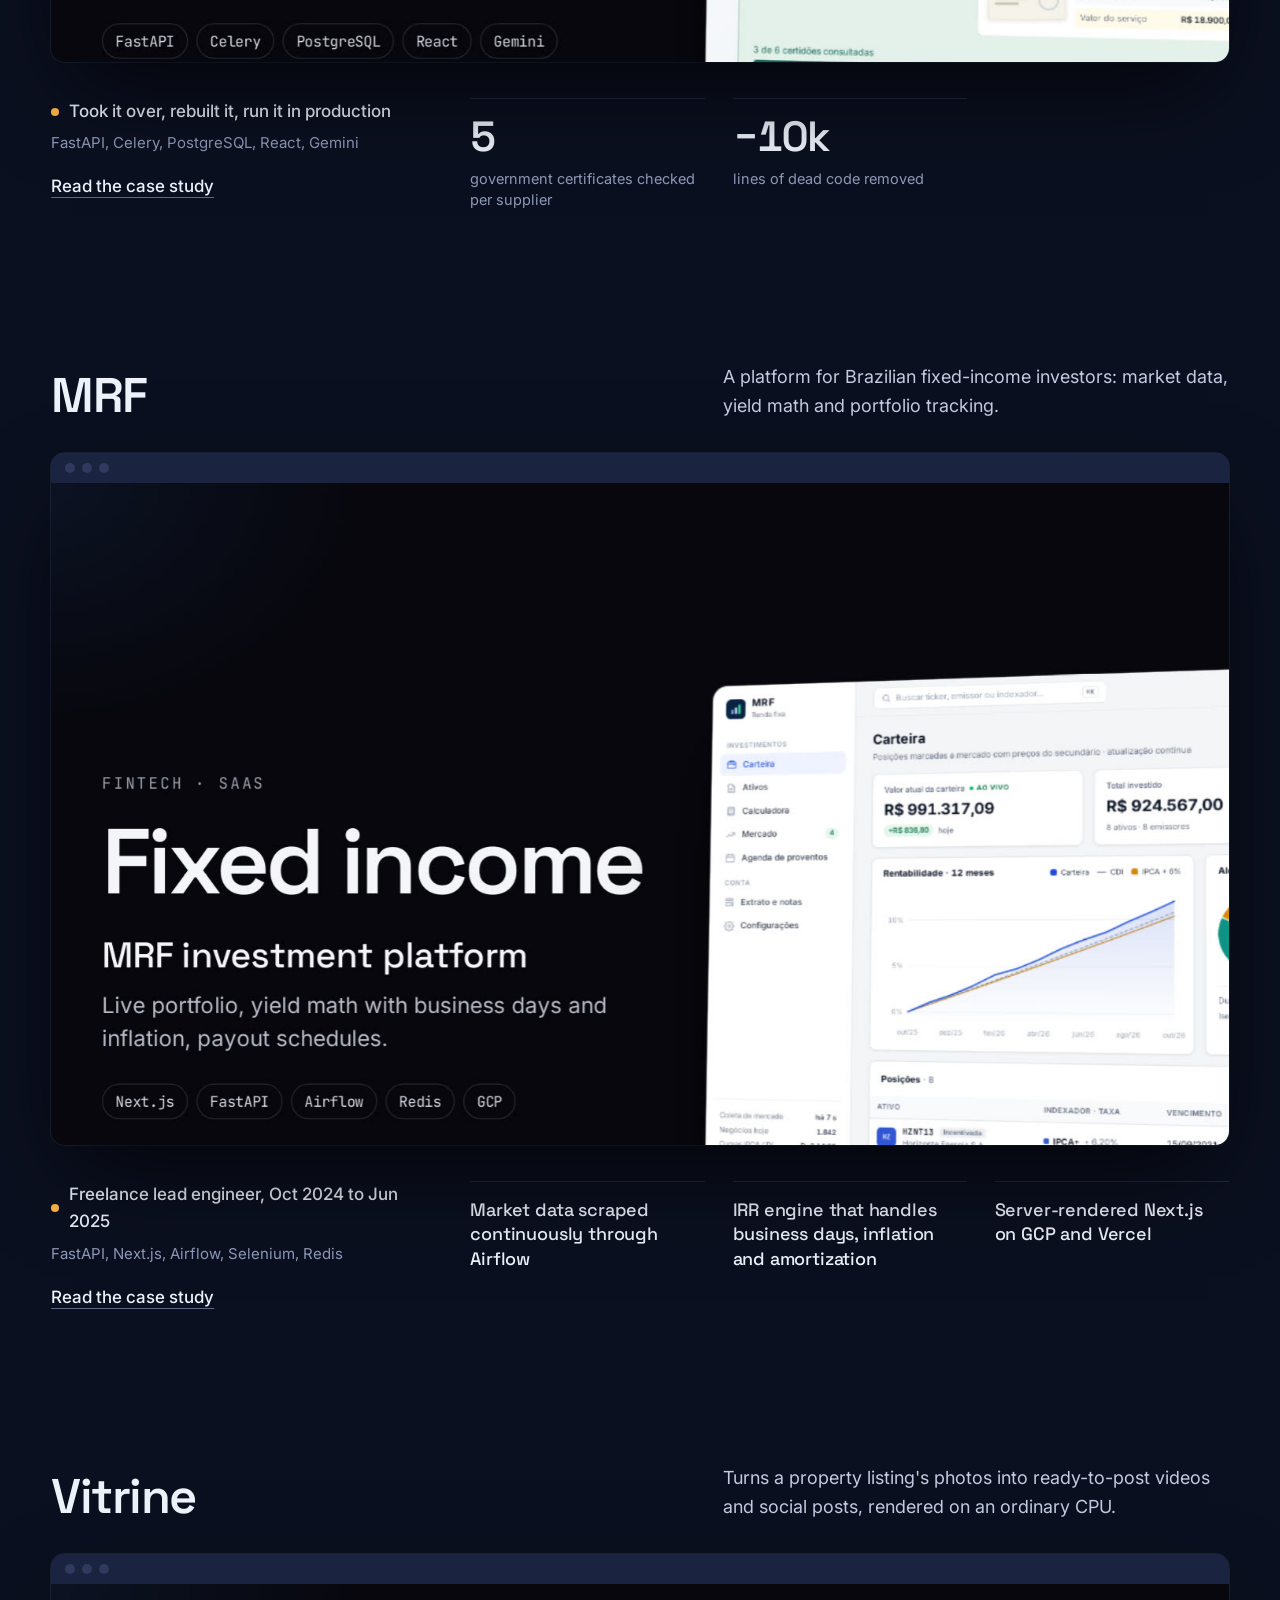
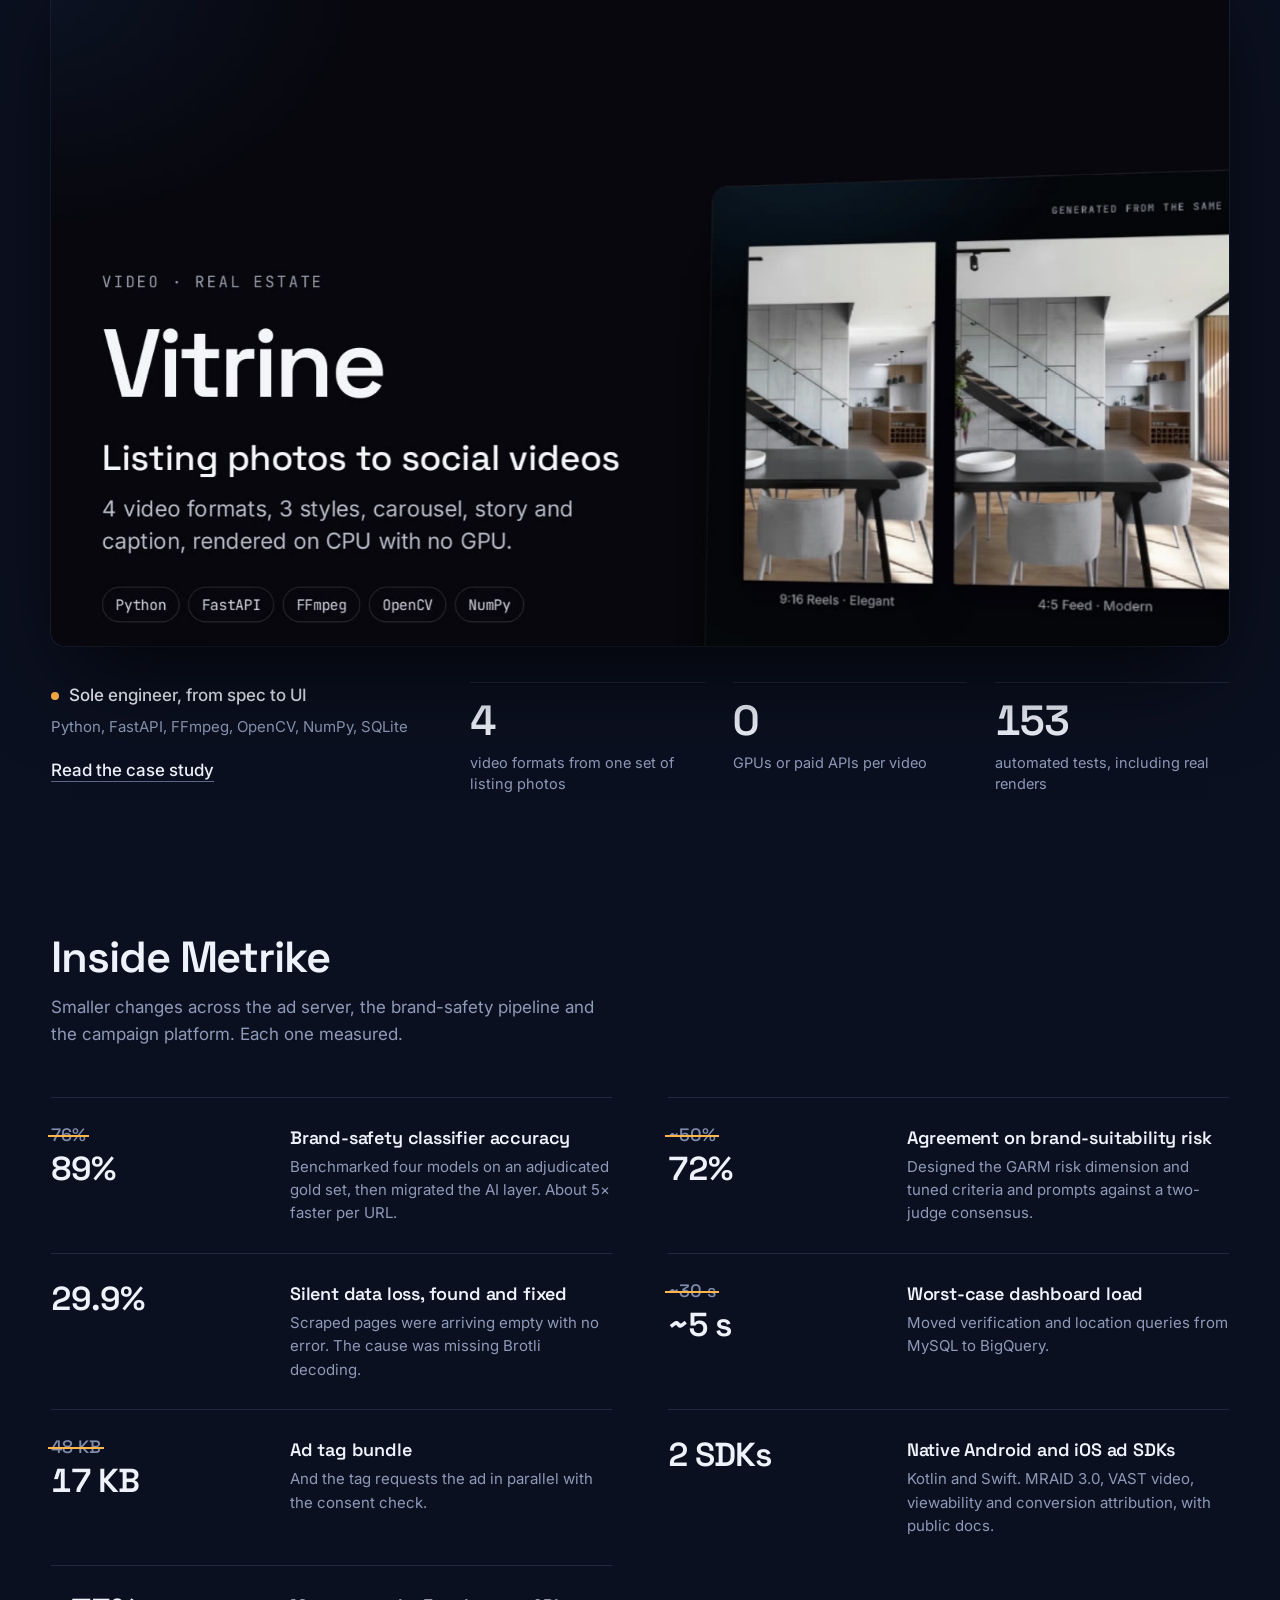
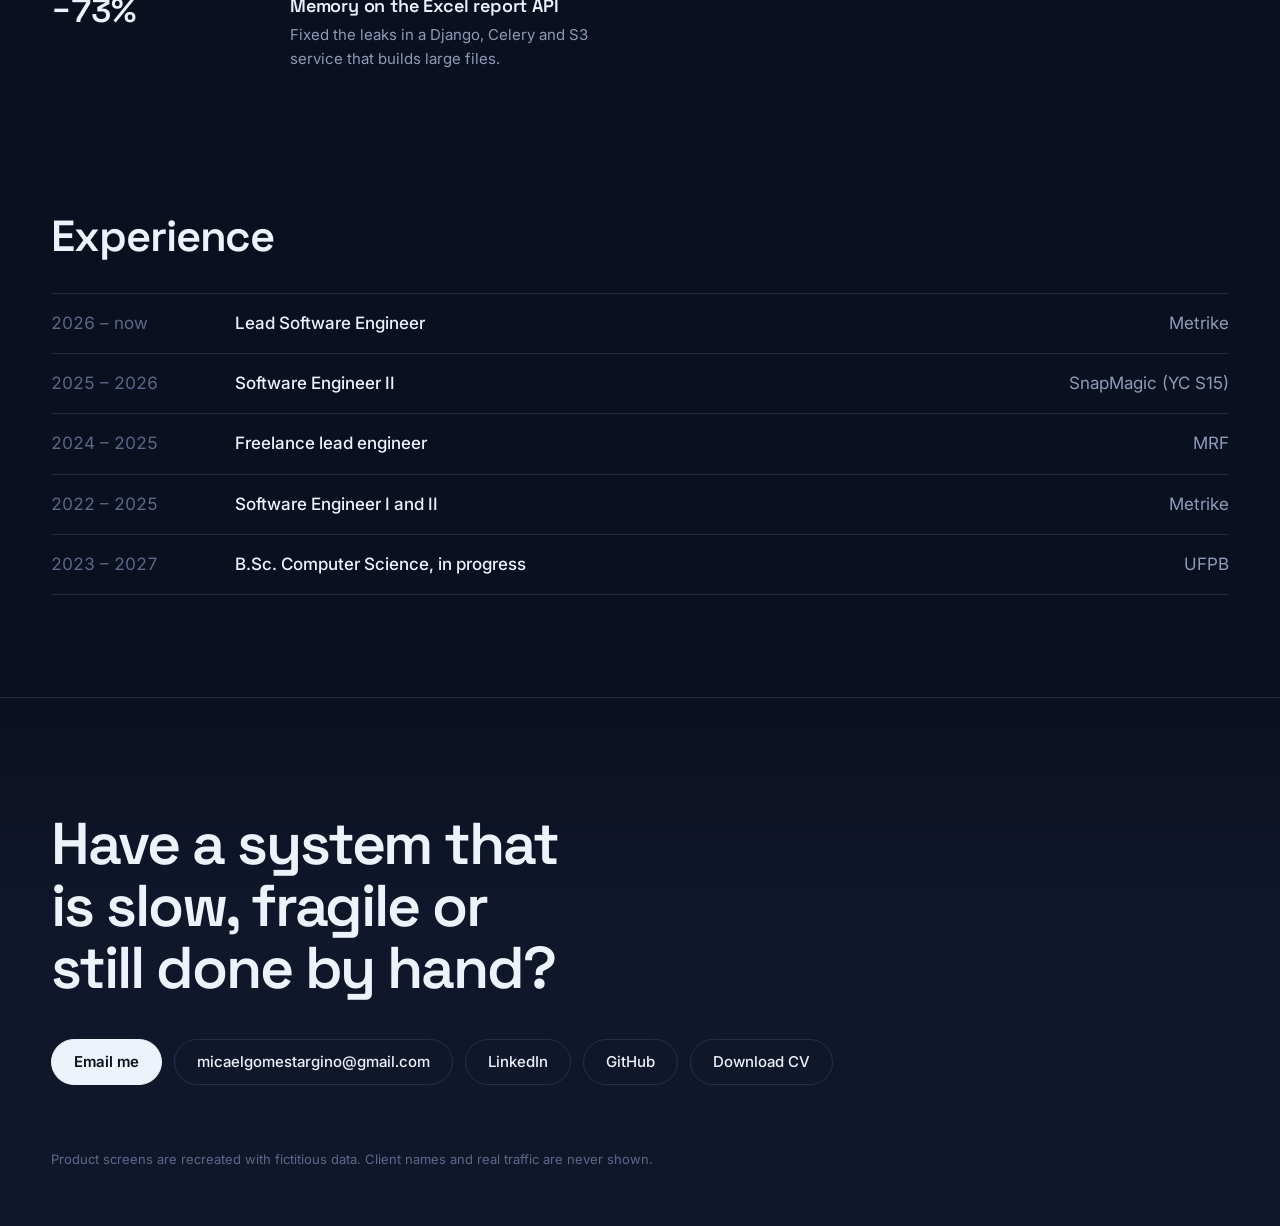
==== commit ce8b4c31: "Add Vitrine case: listing photos to social videos and posts, rendered on CPU" ====
--- a/index.html
+++ b/index.html
@@ -46,17 +46,17 @@
   </div>
   <div class="wrap">
     <ol class="reel-tabs" data-reel-tabs>
-      <li><button type="button" data-reel-index="0" aria-pressed="true"><span class="reel-bar"><span></span></span><span class="reel-name">Metrike Ad Server</span></button></li><li><button type="button" data-reel-index="1" aria-pressed="false"><span class="reel-bar"><span></span></span><span class="reel-name">ContaFacil</span></button></li><li><button type="button" data-reel-index="2" aria-pressed="false"><span class="reel-bar"><span></span></span><span class="reel-name">Data pipelines and warehouses</span></button></li><li><button type="button" data-reel-index="3" aria-pressed="false"><span class="reel-bar"><span></span></span><span class="reel-name">Media plan to live campaign</span></button></li><li><button type="button" data-reel-index="4" aria-pressed="false"><span class="reel-bar"><span></span></span><span class="reel-name">FaturaDoc</span></button></li><li><button type="button" data-reel-index="5" aria-pressed="false"><span class="reel-bar"><span></span></span><span class="reel-name">MRF</span></button></li>
+      <li><button type="button" data-reel-index="0" aria-pressed="true"><span class="reel-bar"><span></span></span><span class="reel-name">Metrike Ad Server</span></button></li><li><button type="button" data-reel-index="1" aria-pressed="false"><span class="reel-bar"><span></span></span><span class="reel-name">ContaFacil</span></button></li><li><button type="button" data-reel-index="2" aria-pressed="false"><span class="reel-bar"><span></span></span><span class="reel-name">Data pipelines and warehouses</span></button></li><li><button type="button" data-reel-index="3" aria-pressed="false"><span class="reel-bar"><span></span></span><span class="reel-name">Media plan to live campaign</span></button></li><li><button type="button" data-reel-index="4" aria-pressed="false"><span class="reel-bar"><span></span></span><span class="reel-name">FaturaDoc</span></button></li><li><button type="button" data-reel-index="5" aria-pressed="false"><span class="reel-bar"><span></span></span><span class="reel-name">MRF</span></button></li><li><button type="button" data-reel-index="6" aria-pressed="false"><span class="reel-bar"><span></span></span><span class="reel-name">Vitrine</span></button></li>
     </ol>
   </div>
-  <script type="application/json" id="reel-data">[{"name":"Metrike Ad Server","video":"media/01-adserver/reel.mp4","poster":"media/01-adserver/poster.jpg","shots":["media/01-adserver/00-cover.jpg","media/01-adserver/01-dashboard.jpg","media/01-adserver/02-campaign.jpg","media/01-adserver/03-campaign-geo.jpg","media/01-adserver/04-targeting.jpg","media/01-adserver/05-wizard-tag.jpg"]},{"name":"ContaFacil","video":"media/06-contafacil/reel.mp4","poster":"media/06-contafacil/poster.jpg","shots":["media/06-contafacil/00-cover.jpg","media/06-contafacil/01-conciliacao.jpg","media/06-contafacil/02-fluxo-de-caixa.jpg","media/06-contafacil/03-lancamentos.jpg","media/06-contafacil/04-relatorio-personalizado.jpg","media/06-contafacil/05-tarefas.jpg"]},{"name":"Data pipelines and warehouses","video":"media/05-data-pipelines/reel.mp4","poster":"media/05-data-pipelines/poster.jpg","shots":["media/05-data-pipelines/00-cover.jpg","media/05-data-pipelines/01-etl-rebuild.jpg","media/05-data-pipelines/02-warehouse-migration.jpg","media/05-data-pipelines/03-dashboard-queries.jpg","media/05-data-pipelines/04-summary.jpg"]},{"name":"Media plan to live campaign","video":"media/03-media-plan-agent/reel.mp4","poster":"media/03-media-plan-agent/poster.jpg","shots":["media/03-media-plan-agent/00-cover.jpg","media/03-media-plan-agent/01-upload-media-plan.jpg","media/03-media-plan-agent/02-agent-processing.jpg","media/03-media-plan-agent/03-review-adp.jpg","media/03-media-plan-agent/04-campaign-setup-done.jpg"]},{"name":"FaturaDoc","video":"media/02-faturadoc/reel.mp4","poster":"media/02-faturadoc/poster.jpg","shots":["media/02-faturadoc/00-cover.jpg","media/02-faturadoc/01-campaign-suppliers.jpg","media/02-faturadoc/02-upload-processing.jpg","media/02-faturadoc/03-supplier-documents.jpg","media/02-faturadoc/04-risk-report.jpg"]},{"name":"MRF","video":"media/04-mrf-fixed-income/reel.mp4","poster":"media/04-mrf-fixed-income/poster.jpg","shots":["media/04-mrf-fixed-income/00-cover.jpg","media/04-mrf-fixed-income/01-carteira.jpg","media/04-mrf-fixed-income/02-ativo-debenture.jpg","media/04-mrf-fixed-income/03-calculadora.jpg","media/04-mrf-fixed-income/04-mercado-sinais.jpg","media/04-mrf-fixed-income/05-agenda-proventos.jpg"]}]</script>
+  <script type="application/json" id="reel-data">[{"name":"Metrike Ad Server","video":"media/01-adserver/reel.mp4","poster":"media/01-adserver/poster.jpg","shots":["media/01-adserver/00-cover.jpg","media/01-adserver/01-dashboard.jpg","media/01-adserver/02-campaign.jpg","media/01-adserver/03-campaign-geo.jpg","media/01-adserver/04-targeting.jpg","media/01-adserver/05-wizard-tag.jpg"]},{"name":"ContaFacil","video":"media/06-contafacil/reel.mp4","poster":"media/06-contafacil/poster.jpg","shots":["media/06-contafacil/00-cover.jpg","media/06-contafacil/01-conciliacao.jpg","media/06-contafacil/02-fluxo-de-caixa.jpg","media/06-contafacil/03-lancamentos.jpg","media/06-contafacil/04-relatorio-personalizado.jpg","media/06-contafacil/05-tarefas.jpg"]},{"name":"Data pipelines and warehouses","video":"media/05-data-pipelines/reel.mp4","poster":"media/05-data-pipelines/poster.jpg","shots":["media/05-data-pipelines/00-cover.jpg","media/05-data-pipelines/01-etl-rebuild.jpg","media/05-data-pipelines/02-warehouse-migration.jpg","media/05-data-pipelines/03-dashboard-queries.jpg","media/05-data-pipelines/04-summary.jpg"]},{"name":"Media plan to live campaign","video":"media/03-media-plan-agent/reel.mp4","poster":"media/03-media-plan-agent/poster.jpg","shots":["media/03-media-plan-agent/00-cover.jpg","media/03-media-plan-agent/01-upload-media-plan.jpg","media/03-media-plan-agent/02-agent-processing.jpg","media/03-media-plan-agent/03-review-adp.jpg","media/03-media-plan-agent/04-campaign-setup-done.jpg"]},{"name":"FaturaDoc","video":"media/02-faturadoc/reel.mp4","poster":"media/02-faturadoc/poster.jpg","shots":["media/02-faturadoc/00-cover.jpg","media/02-faturadoc/01-campaign-suppliers.jpg","media/02-faturadoc/02-upload-processing.jpg","media/02-faturadoc/03-supplier-documents.jpg","media/02-faturadoc/04-risk-report.jpg"]},{"name":"MRF","video":"media/04-mrf-fixed-income/reel.mp4","poster":"media/04-mrf-fixed-income/poster.jpg","shots":["media/04-mrf-fixed-income/00-cover.jpg","media/04-mrf-fixed-income/01-carteira.jpg","media/04-mrf-fixed-income/02-ativo-debenture.jpg","media/04-mrf-fixed-income/03-calculadora.jpg","media/04-mrf-fixed-income/04-mercado-sinais.jpg","media/04-mrf-fixed-income/05-agenda-proventos.jpg"]},{"name":"Vitrine","video":"media/07-vitrine/reel.mp4","poster":"media/07-vitrine/poster.jpg","shots":["media/07-vitrine/00-cover.jpg","media/07-vitrine/01-imoveis.jpg","media/07-vitrine/02-imovel.jpg","media/07-vitrine/03-resultados.jpg","media/07-vitrine/04-formatos.jpg","media/07-vitrine/05-posts.jpg"]}]</script>
 </header>
 
 <main>
   <section class="section" id="work" aria-labelledby="work-title">
     <div class="wrap">
       <h2 class="section-title" id="work-title">Selected work</h2>
-      <p class="section-sub">Five products I built or led, all of them shipped. Each one opens into the full story.</p>
+      <p class="section-sub">Seven products I built or led. Each one opens into the full story.</p>
     </div>
     <div class="wrap projects">
   <article class="project" id="01-adserver">
@@ -253,6 +253,43 @@
         <a class="link" href="case/04-mrf-fixed-income.html">Read the case study</a>
       </div>
       <ul class="highlights"><li>Market data scraped continuously through Airflow</li><li>IRR engine that handles business days, inflation and amortization</li><li>Server-rendered Next.js on GCP and Vercel</li></ul>
+    </div>
+  </article>
+
+  <article class="project" id="07-vitrine">
+    <header class="project-head">
+      <h3 class="project-name"><a href="case/07-vitrine.html">Vitrine</a></h3>
+      <p class="project-what">Turns a property listing's photos into ready-to-post videos and social posts, rendered on an ordinary CPU.</p>
+    </header>
+    <a class="project-screen" href="case/07-vitrine.html" aria-label="Read the Vitrine case study">
+  <div class="screen screen-scroll" data-base="" data-screen='{&quot;video&quot;:&quot;media/07-vitrine/reel.mp4&quot;,&quot;poster&quot;:&quot;media/07-vitrine/poster.jpg&quot;,&quot;shots&quot;:[&quot;media/07-vitrine/00-cover.jpg&quot;,&quot;media/07-vitrine/01-imoveis.jpg&quot;,&quot;media/07-vitrine/02-imovel.jpg&quot;,&quot;media/07-vitrine/03-resultados.jpg&quot;,&quot;media/07-vitrine/04-formatos.jpg&quot;,&quot;media/07-vitrine/05-posts.jpg&quot;]}'>
+    <div class="screen-bar"><i></i><i></i><i></i></div>
+    <div class="screen-stage">
+      <img class="screen-poster" src="media/07-vitrine/poster.jpg" alt="Vitrine screen" loading="lazy">
+    </div>
+  </div></a>
+    <div class="project-foot">
+      <div class="project-meta">
+        <p class="project-role"><span class="live" aria-hidden="true"></span>Sole engineer, from spec to UI</p>
+        <p class="project-stack">Python, FastAPI, FFmpeg, OpenCV, NumPy, SQLite</p>
+        <a class="link" href="case/07-vitrine.html">Read the case study</a>
+      </div>
+      <div class="stats">
+  <div class="stat">
+    
+    <span class="stat-value" data-count>4</span>
+    <span class="stat-label">video formats from one set of listing photos</span>
+  </div>
+  <div class="stat">
+    
+    <span class="stat-value" data-count>0</span>
+    <span class="stat-label">GPUs or paid APIs per video</span>
+  </div>
+  <div class="stat">
+    
+    <span class="stat-value" data-count>153</span>
+    <span class="stat-label">automated tests, including real renders</span>
+  </div></div>
     </div>
   </article></div>
   </section>
